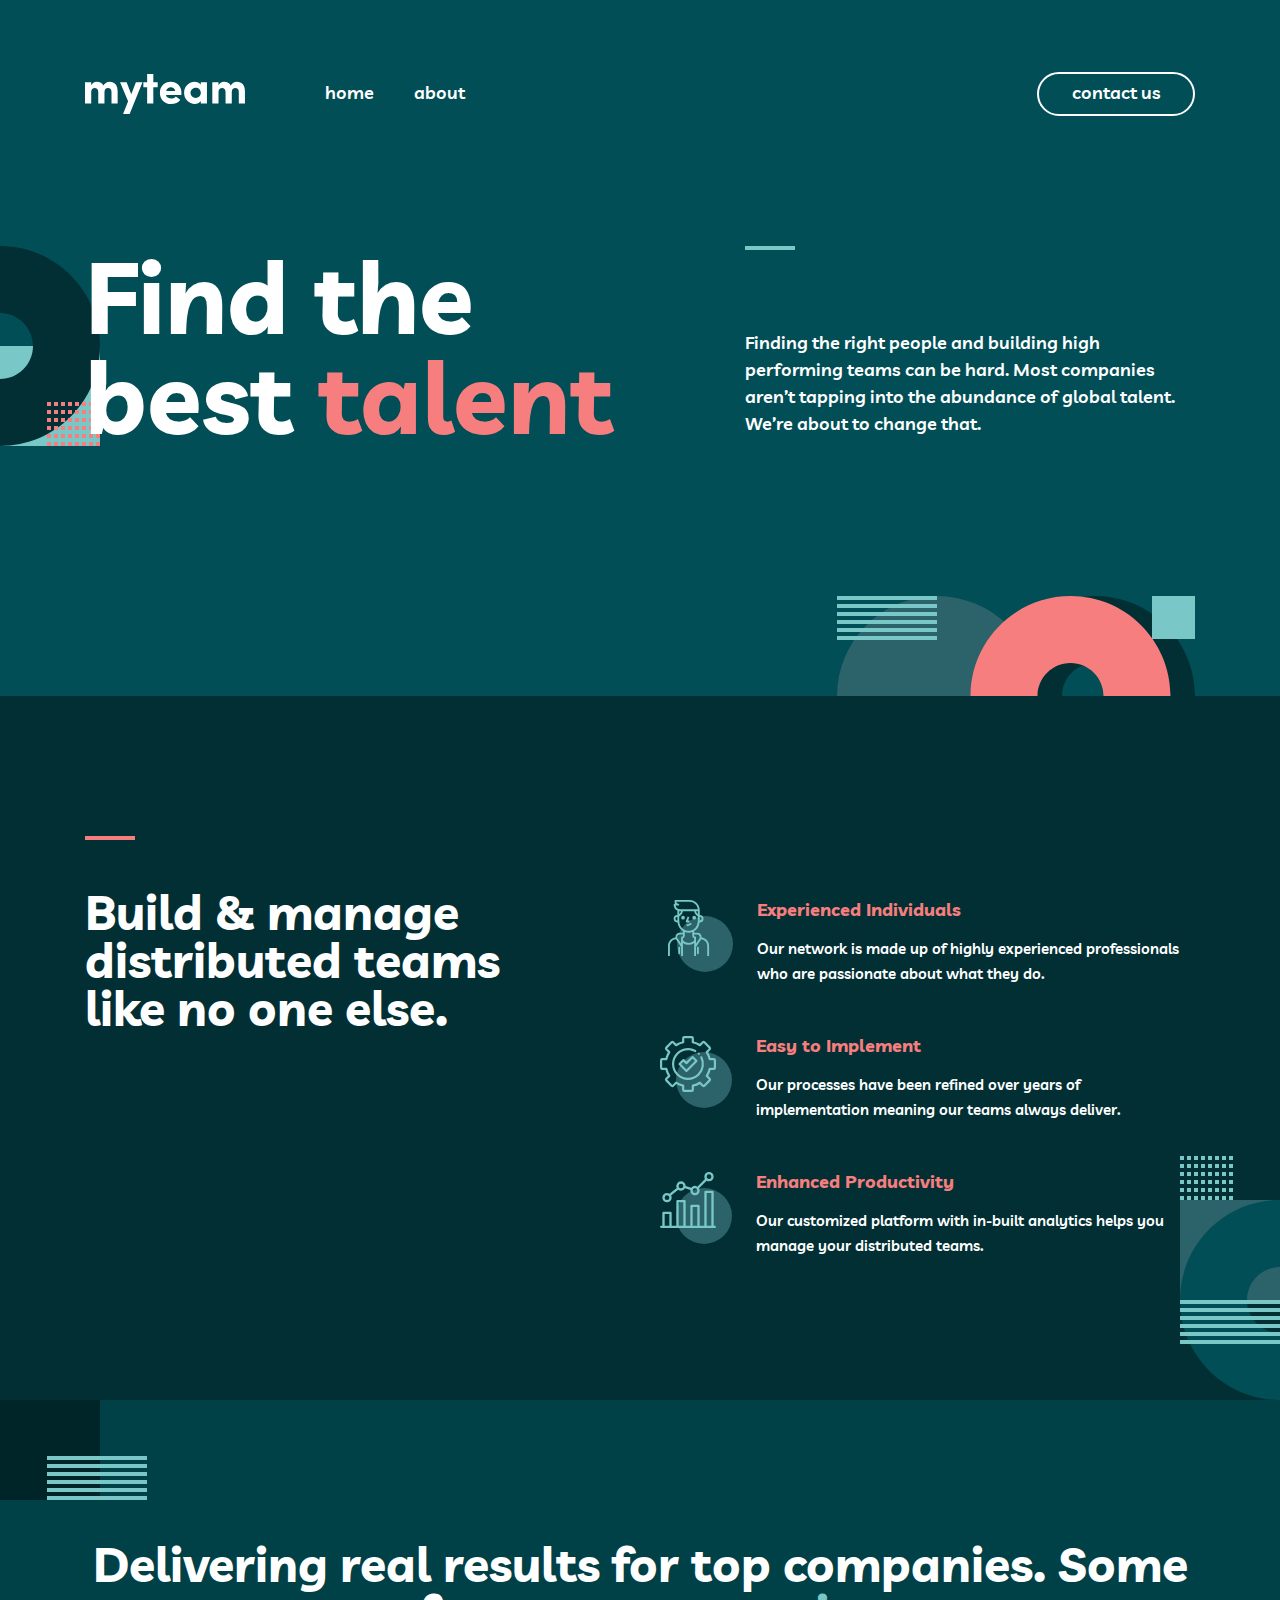
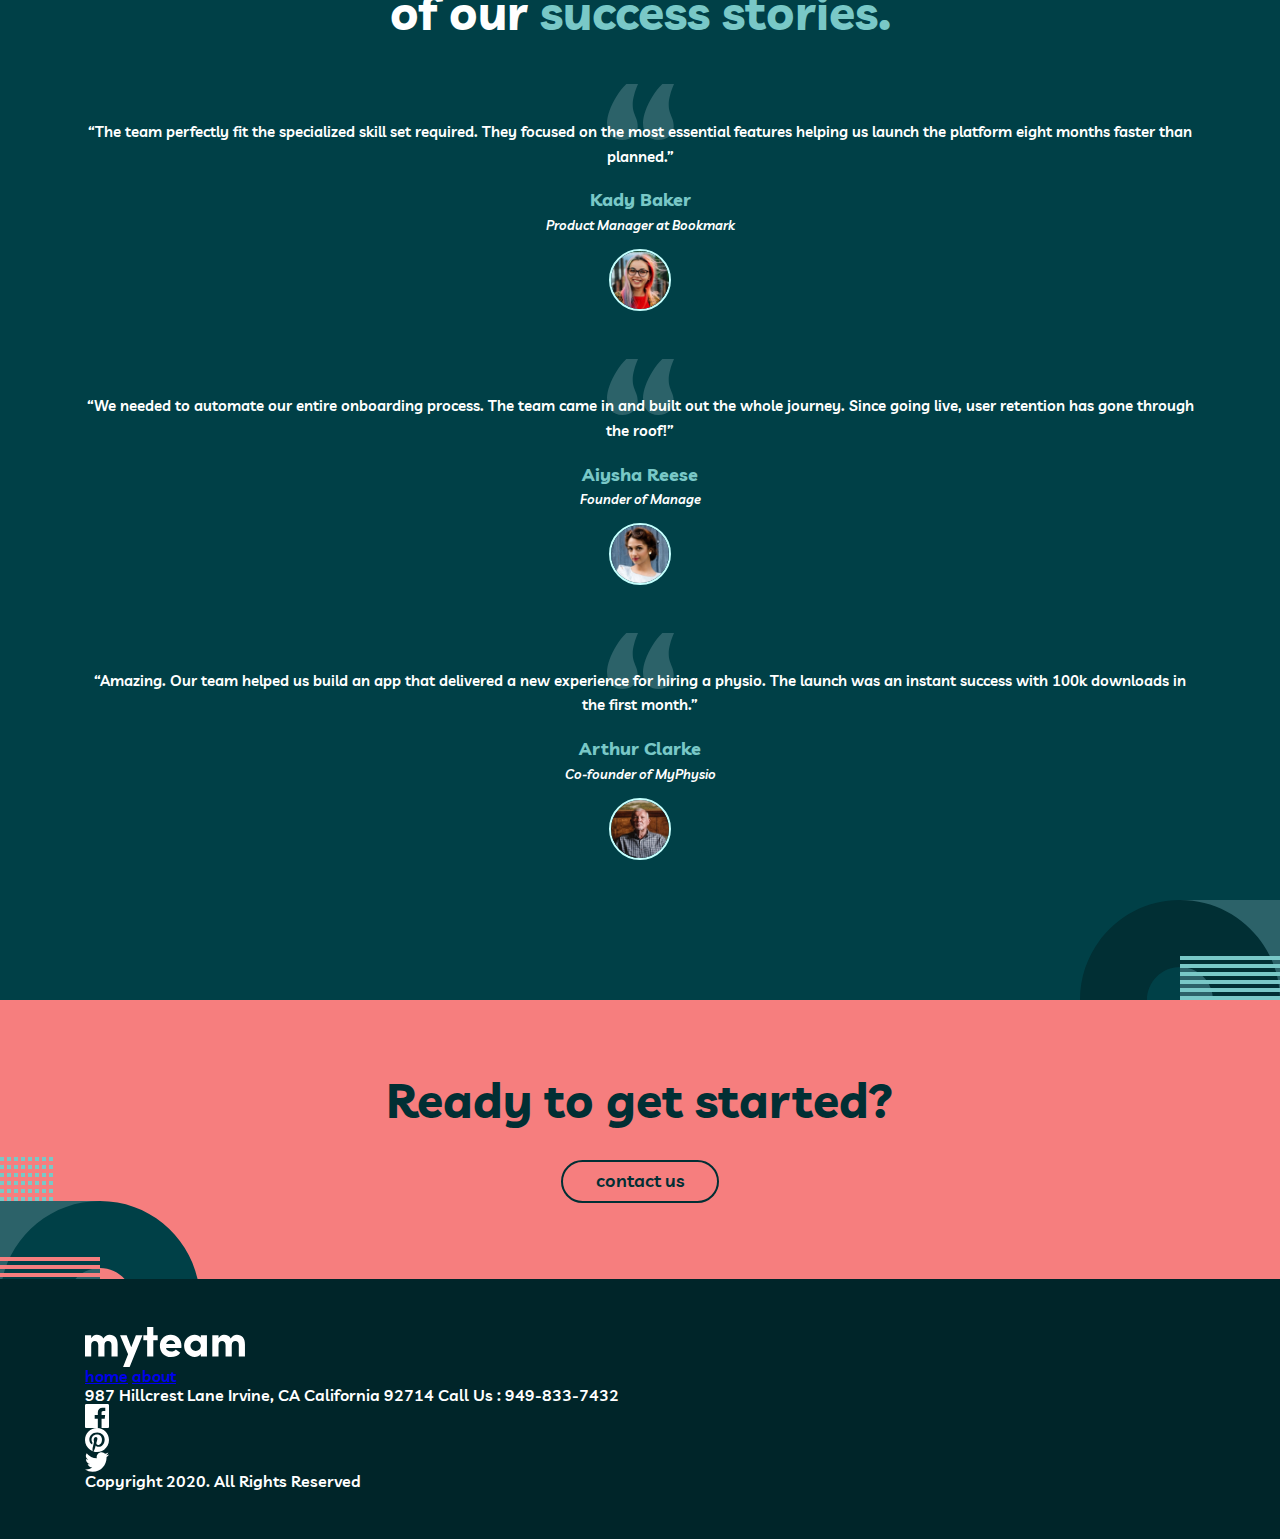
==== index.html @ 974176a2 "fixed colours and spacing for testimonials & CTA" ====
<!DOCTYPE html>
<html lang="en">
  <head>
    <meta charset="UTF-8" />
    <meta name="viewport" content="width=device-width, initial-scale=1.0" />
    <link
      href="https://fonts.googleapis.com/css?family=Livvic:400,600,700&display=swap"
      rel="stylesheet"
    />
    <link rel="stylesheet" href="./css/normalize.css" />
    <link rel="stylesheet" href="./css/styles.css" />

    <link
      rel="icon"
      type="image/png"
      sizes="32x32"
      href="./images/favicon-32x32.png"
    />

    <title>Frontend Mentor | myteam website challenge - Homepage</title>
  </head>
  <body>
    <div class="modal"></div>
    <header class="header">
      <div class="header__container">
        <div class="logo">
          <img src="./images/logo.svg" alt="myteam logo" />
        </div>
        <button class="nav-toggle" aria-label="toggle navigation">
          <svg
            class="nav__hamburger"
            xmlns="http://www.w3.org/2000/svg"
            width="20"
            height="17"
          >
            <g fill="#FFF" fill-rule="evenodd">
              <path d="M0 0h20v3H0zM0 7h20v3H0zM0 14h20v3H0z" />
            </g>
          </svg>
          <svg
            class="nav__close-btn"
            xmlns="http://www.w3.org/2000/svg"
            width="18"
            height="17"
          >
            <path
              fill="#FFF"
              fill-rule="evenodd"
              d="M15.01.368l2.122 2.122-6.01 6.01 6.01 6.01-2.122 2.122L9 10.622l-6.01 6.01L.868 14.51 6.88 8.5.87 2.49 2.988.368 9 6.38 15.01.37z"
            />
          </svg>
        </button>
        <nav class="nav">
          <div class="nav__container">
            <ul class="nav__list">
              <li class="nav__item">
                <a href="./index.html" class="nav__link">home</a>
              </li>
              <li class="nav__item">
                <a href="./about.html" class="nav__link">about</a>
              </li>
            </ul>
            <button
              class="primary-btn primary-btn--light primary-btn--mobile-nav"
            >
              contact us
            </button>
          </div>
        </nav>
      </div>
    </header>

    <!-------------------------------------------->

    <section class="intro">
      <div class="intro__container">
        <h1 class="section__title section__title--intro">
          Find the best
          <span class="section__title--intro--highlight">talent</span>
        </h1>

        <div class="intro__decoration">
          <hr class="section__decoration-hr section__decoration-hr--intro" />
          <p class="section__body-text section__body-text--intro">
            Finding the right people and building high performing teams can be
            hard. Most companies aren’t tapping into the abundance of global
            talent. We’re about to change that.
          </p>
        </div>
      </div>
    </section>

    <!-------------------------------------------->
    <section class="features">
      <div class="features__container">
        <div class="features__title-container">
          <hr class="section__decoration-hr" />
          <h2 class="section__title section__title--features">
            Build & manage distributed teams like no one else.
          </h2>
        </div>

        <div class="features__content">
          <div class="features__content-item">
            <h3 class="subsection__title subsection__title--features">
              Experienced Individuals
            </h3>
            <img
              src="./images/icon-person.svg"
              alt=""
              class="features__content-img"
            />
            <p class="section__body-text section__body-text--features">
              Our network is made up of highly experienced professionals who are
              passionate about what they do.
            </p>
          </div>

          <div class="features__content-item">
            <h3 class="subsection__title subsection__title--features">
              Easy to Implement
            </h3>
            <img
              src="./images/icon-cog.svg"
              alt=""
              class="features__content-img"
            />
            <p class="section__body-text section__body-text--features">
              Our processes have been refined over years of implementation
              meaning our teams always deliver.
            </p>
          </div>

          <div class="features__content-item">
            <h3 class="subsection__title subsection__title--features">
              Enhanced Productivity
            </h3>
            <img
              src="./images/icon-chart.svg"
              alt=""
              class="features__content-img"
            />
            <p class="section__body-text section__body-text--features">
              Our customized platform with in-built analytics helps you manage
              your distributed teams.
            </p>
          </div>
        </div>
      </div>
    </section>

    <!-------------------------------------------->
    <section class="testimonials">
      <div class="testimonials__container">
        <h2 class="section__title">
          Delivering real results for top companies. Some of our
          <span class="section__title--testimonials--highlight">
            success stories.
          </span>
        </h2>

        <div class="testimonials__content">
          <div class="testimonials__content-item">
            <p class="section__body-text section__body-text--testimonials">
              “The team perfectly fit the specialized skill set required. They
              focused on the most essential features helping us launch the
              platform eight months faster than planned.”
            </p>
            <h3 class="subsection__title subsection__title--testimonials">
              Kady Baker
            </h3>
            <p class="testimonials__subtitle">
              Product Manager at Bookmark
            </p>
            <img
              src="./images/avatar-kady.jpg"
              alt="Picture of Kady Baker"
              class="testimonials__content-avatar"
            />
          </div>

          <div class="testimonials__content-item">
            <p class="section__body-text section__body-text--testimonials">
              “We needed to automate our entire onboarding process. The team
              came in and built out the whole journey. Since going live, user
              retention has gone through the roof!”
            </p>
            <h3 class="subsection__title subsection__title--testimonials">
              Aiysha Reese
            </h3>
            <p class="testimonials__subtitle">
              Founder of Manage
            </p>
            <img
              src="./images/avatar-aiysha.jpg"
              alt="Picture of Aiysha Reese"
              class="testimonials__content-avatar"
            />
          </div>

          <div class="testimonials__content-item">
            <p class="section__body-text section__body-text--testimonials">
              “Amazing. Our team helped us build an app that delivered a new
              experience for hiring a physio. The launch was an instant success
              with 100k downloads in the first month.”
            </p>
            <h3 class="subsection__title subsection__title--testimonials">
              Arthur Clarke
            </h3>
            <p class="testimonials__subtitle">
              Co-founder of MyPhysio
            </p>
            <img
              src="./images/avatar-arthur.jpg"
              alt="Picture of Arthur Clarke"
              class="testimonials__content-avatar"
            />
          </div>
        </div>
      </div>
    </section>

    <!-------------------------------------------->
    <section class="CTA">
      <div class="CTA__container">
        <h2 class="section__title  section__title--CTA">
          Ready to get started?
        </h2>
        <button class="primary-btn primary-btn--dark">
          contact us
        </button>
      </div>
    </section>

    <!-------------------------------------------->
    <footer class="footer">
      <div class="footer__container">
        <div class="logo">
          <img src="./images/logo.svg" alt="myteam logo" />
        </div>
        <div class="footer__nav">
          <a href="./index.html" class="nav-link">home</a>
          <a href="./about.html" class="nav-link">about</a>
        </div>

        <div class="footer__address">
          987 Hillcrest Lane Irvine, CA California 92714 Call Us : 949-833-7432
        </div>
        <div class="footer__social-media">
          <a href="www.facebook.com" class="footer__social-media-link">
            <img src="./images/icon-facebook.svg" />
          </a>

          <a href="www.pinterest.com" class="footer__social-media-link">
            <img src="./images/icon-pinterest.svg" />
          </a>

          <a href="www.twitter.com" class="footer__social-media-link">
            <img src="./images/icon-twitter.svg" />
          </a>
        </div>
        <div class="footer__copyright">
          Copyright 2020. All Rights Reserved
        </div>
      </div>
    </footer>

    <script src="js/index.js"></script>
  </body>
</html>
---- css/styles.css ----
*,
*::before,
*::after {
  box-sizing: border-box;
}

/* varibles */

:root {
  --fs-h1: 2.5rem;
  --fs-h2: 2rem;
  --fs-h3: 1.125rem;
  --fs-body1: 1.125rem;
  --fs-body2: 0.9375rem;

  --fw-bold: 700;
  --fw-semi-bold: 600;

  /* primary-colours */
  --clr-midnight-green: #014e56;
  --clr-light-coral: #f67e7e;
  --clr-white: #ffffff;

  /* secondary-colours */

  --clr-rapture-blue: #79c8c7;
  --clr-police-blue: #2c6269;
  --clr-deep-jungle-green: #004047;
  --clr-sacremento-state-green: #012f34;
  --clr-dark-green: #002529;
}

@media (min-width: 550px) {
  :root {
    --fs-h1: 4rem;
  }
}

@media (min-width: 1200px) {
  :root {
    --fs-h1: 6.25rem;
    --fs-h2: 3rem;
  }
}

/* general styles */

body {
  font-family: "Livvic", sans-serif;
  color: var(--clr-white);
  background-color: var(--clr-midnight-green);
  font-weight: var(--fw-semi-bold);
}

img {
  display: block;
  max-width: 100%;
}

p {
  margin: 0;
}

.nav-open {
  overflow: hidden;
}

/* buttons */

.primary-btn {
  background-color: transparent;
  border-radius: 2em;
  padding: 0.5em 1.8em 0.55em;
  font-size: 1.125rem;
  font-weight: var(--fw-semi-bold);
  cursor: pointer;
}

.primary-btn--light {
  color: var(--clr-white);
  border: 2px solid var(--clr-white);
}

.primary-btn--light:hover,
.primary-btn--light:focus {
  color: var(--clr-dark-green);
  background-color: var(--clr-white);
}

.primary-btn--dark {
  color: var(--clr-sacremento-state-green);
  border: 2px solid var(--clr-sacremento-state-green);
}

.primary-btn--mobile-nav {
  margin-top: 2.25em;
}

/* typography */
h1,
h2,
h3 {
  margin: 0;
}

h1 {
  font-size: var(--fs-h1);
  font-weight: var(--fw-bold);
  line-height: 1;
}
h2 {
  font-size: var(--fs-h2);
  line-height: 1;
}
h3 {
  font-size: var(--fs-h3);
}

.section__body-text {
  font-size: var(--fs-body2);
  line-height: 1.66;
}

.section__decoration-hr {
  background-color: var(--clr-light-coral);
  margin: 0;
  height: 4px;
  width: 3.125em;
  border: 0;
}

/* containers */

.header__container,
.intro__container,
.features__container,
.testimonials__container,
.CTA__container,
.footer__container {
  max-width: 1110px;
  padding-left: 1.5em;
  padding-right: 1.5em;
}

.header__container {
  margin-top: 3em;
}

.intro__container {
  padding-top: 5em;
  padding-bottom: 11.25em;
}

.features__container {
  padding-top: 4em;
  padding-bottom: 4em;
  display: flex;
  flex-direction: column;
}

.testimonials__container {
  padding-top: 8.75em;
  padding-bottom: 10.25em;
}

.CTA__container {
  padding-top: 5.1875em;
  padding-bottom: 5.1875em;
}

.footer__container {
  padding-top: 4em;
  padding-bottom: 4em;
}

@media (min-width: 550px) {
  .header__container,
  .intro__container,
  .features__container,
  .testimonials__container,
  .CTA__container,
  .footer__container {
    padding-left: 2.5em;
    padding-right: 2.5em;
  }

  .header__container {
    margin-top: 4em;
  }

  .intro__container {
    padding-top: 7em;
    padding-bottom: 16em;
  }

  .features__container {
    padding-top: 6.25em;
    padding-bottom: 6.25em;
  }

  .testimonials__container {
    padding-top: 6.25em;
    padding-bottom: 6.25em;
  }

  .CTA__container {
    padding-top: 4.75em;
    padding-bottom: 4.75em;
  }

  .footer__container {
    padding-top: 3.5em;
    padding-bottom: 3.5em;
  }
}

@media (min-width: 800px) {
  .header__container {
    margin-top: 4.5em;
  }

  .intro__container {
    padding-top: 8.125em;
  }

  .testimonials__container {
    padding-top: 8.75em;
    padding-bottom: 8.75em;
  }

  .footer__container {
    padding-top: 3em;
    padding-bottom: 3em;
  }
}

@media (min-width: 1200px) {
  .header__container,
  .intro__container,
  .features__container,
  .testimonials__container,
  .CTA__container,
  .footer__container {
    margin-left: auto;
    margin-right: auto;
    padding-left: 0;
    padding-right: 0;
  }

  .intro__container {
    padding-top: 8.15em;
    padding-bottom: 15.65em;
  }

  .features__container {
    flex-direction: row;
    padding-top: 8.75em;
    padding-bottom: 8.75em;
  }
}

/* header */
.header__container {
  display: flex;
  justify-content: space-between;
  align-items: center;
}

.logo {
  max-width: 8em;
}

.nav-toggle {
  z-index: 1000;
  position: absolute;
  right: 1.5em;
  top: 3em;
  cursor: pointer;
  padding: 0.5em 0;
  border: 0;
  background: transparent;
}

.nav {
  position: fixed;
  background-color: var(--clr-police-blue);
  background-image: url("../images/bg-pattern-about-1-mobile-nav-1.svg");
  background-repeat: no-repeat;
  background-position: bottom right 1.25em;
  top: 0;
  bottom: 0;
  left: 0;
  right: 0;
  z-index: 100;
  transform: translateX(100%);

  transition: transform 250ms cubic-bezier(0.5, 0, 0.5, 1);
}

.nav__container {
  margin-top: 7em;
  margin-left: 3em;
}

.nav__list {
  list-style: none;
  margin: 0;
  padding: 0;
}

.nav__item {
  margin-top: 1.5em;
}

.nav__link {
  color: inherit;
  font-size: var(--fs-h3);
  font-weight: var(--fw-semi-bold);
  text-decoration: none;
}

.nav__link:hover,
.nav__link:focus {
  color: var(--clr-light-coral);
}

.nav__close-btn {
  display: none;
}

.nav-open .nav__hamburger {
  display: none;
}

.nav-open .nav__close-btn {
  display: block;
}

.nav-open .nav {
  transform: translateX(7.5em);
}

.nav-open .nav-toggle {
  position: fixed;
}

.nav-open .modal {
  position: fixed;
  top: 0;
  bottom: 0;
  left: 0;
  right: 0;
  background-color: rgba(0, 0, 0, 0.55);
  z-index: 100;
}

@media (min-width: 550px) {
  .nav-toggle {
    display: none;
  }

  .nav {
    position: static;
    background: none;
    z-index: 100;
    transform: none;
    width: 100%;
  }

  .nav__container,
  .nav__list,
  .primary-btn--mobile-nav,
  .nav__item {
    margin: 0;
  }

  .nav__container {
    display: flex;
    justify-content: space-between;
    align-items: center;
  }

  .nav__list {
    display: flex;
    margin-left: 3em;
  }

  .nav__item:last-child {
    margin-left: 2.5em;
  }
}

@media (min-width: 800px) {
  .logo {
    max-width: 10em;
    flex-shrink: 0;
  }

  .nav__list {
    margin-left: 5em;
  }
}

/* intro */

.intro {
  text-align: center;
}

.intro__container {
  background-image: url("../images/bg-pattern-home-2.svg");
  background-repeat: no-repeat;
  background-position: bottom;
}

.intro__decoration {
  display: flex;
  flex-direction: column;
  justify-content: space-between;
  align-self: stretch;
}

.section__decoration-hr--intro {
  display: none;
}

.section__title--intro {
  max-width: 245px;
  margin: 0 auto;
}

.section__title--intro--highlight {
  color: var(--clr-light-coral);
}

.section__body-text--intro {
  line-height: 1.85;
  margin-top: 1.125em;
  margin-bottom: 1.125em;
}

@media (min-width: 550px) {
  .section__title--intro {
    max-width: 375px;
  }

  .section__body-text--intro {
    max-width: 460px;
    margin: 1.125em auto;
  }
}

@media (min-width: 1200px) {
  .intro {
    background-image: url("../images/bg-pattern-home-1.svg");
    background-repeat: no-repeat;
    background-position: top 8.15em left -100px;
    text-align: left;
  }

  .intro__container {
    background-position: bottom right;
    display: flex;
    justify-content: space-between;
    align-items: flex-end;
  }

  .section__title--intro {
    max-width: 600px;
    margin: 0;
  }

  .section__body-text--intro {
    max-width: 450px;
    margin: 0;
    font-size: var(--fs-body1);
    line-height: 1.5;
    margin-bottom: 0.5em;
  }

  .section__decoration-hr--intro {
    display: block;
    background-color: var(--clr-rapture-blue);
  }
}

/* features */

.features {
  background-color: var(--clr-sacremento-state-green);
  background-image: url("../images/bg-pattern-home-3.svg");
  background-repeat: no-repeat;
  background-position: top right -100px;
}

.features__content {
  margin-top: 3.5em;
}

.features__content-item {
  display: grid;
  text-align: center;
  grid-template-areas:
    "feature-img"
    "feature-title"
    "feature-text";
  margin-bottom: 3em;
}

.features__content-item:last-child {
  margin-bottom: 0;
}

.section__title--features {
  margin: 1em 3em 0 0;
}

.subsection__title--features {
  color: var(--clr-light-coral);
  grid-area: feature-title;
}

.features__content-img {
  grid-area: feature-img;
  margin: 0 auto 1em;
}

.section__body-text--features {
  grid-area: feature-text;
  margin-top: 0.535em;
}

@media (min-width: 550px) {
  .features__title-container {
    max-width: 575px;
    margin: 0 auto;
  }

  .section__title--features {
    margin: 1em 3em 0 0;
  }

  .features__content {
    margin: 4em auto 0;
    max-width: 575px;
  }

  .features__content-item {
    text-align: left;
    column-gap: 1.5em;
    grid-template-areas:
      "feature-img feature-title"
      "feature-img feature-text";
  }

  .features__content-item:first-child .features__content-img {
    padding-left: 0.5em;
  }

  .section__body-text--features {
    margin-top: 1em;
  }
}

@media (min-width: 1200px) {
  .features {
    background-position: bottom right -100px;
  }

  .features__container {
  }
}

/* testimonials */

.testimonials {
  background-color: var(--clr-deep-jungle-green);
  background-image: url("../images/bg-pattern-home-4-about-3.svg"),
    url("../images/bg-pattern-home-5.svg");
  background-repeat: no-repeat, no-repeat;
  background-position: top left, bottom right;
  text-align: center;
}

.section__title--testimonials--highlight,
.subsection__title--testimonials {
  color: var(--clr-rapture-blue);
}

.subsection__title--testimonials {
  margin-top: 1.15em;
}

.testimonials__content-item {
  background-image: url("../images/icon-quotes.svg");
  background-repeat: no-repeat;
  background-position: top center;
  margin-top: 3em;
}

.section__body-text--testimonials {
  padding-top: 2.35em;
}

.testimonials__subtitle {
  font-size: 0.8125rem;
  font-style: italic;
  margin-top: 0.55em;
}

.testimonials__content-avatar {
  width: 3.875em;
  margin: 1em auto 0;
  border-radius: 50%;
  border: 2px solid #c4fffe;
}

/* CTA */

.CTA {
  background-color: var(--clr-light-coral);
  color: var(--clr-sacremento-state-green);
  background-image: url("../images/bg-pattern-home-6-about-5.svg");
  background-repeat: no-repeat;
  background-position: bottom -22px left;
  text-align: center;
}

.section__title--CTA {
  margin-bottom: 0.75em;
}

/*footer*/

.footer {
  background-color: var(--clr-dark-green);
}
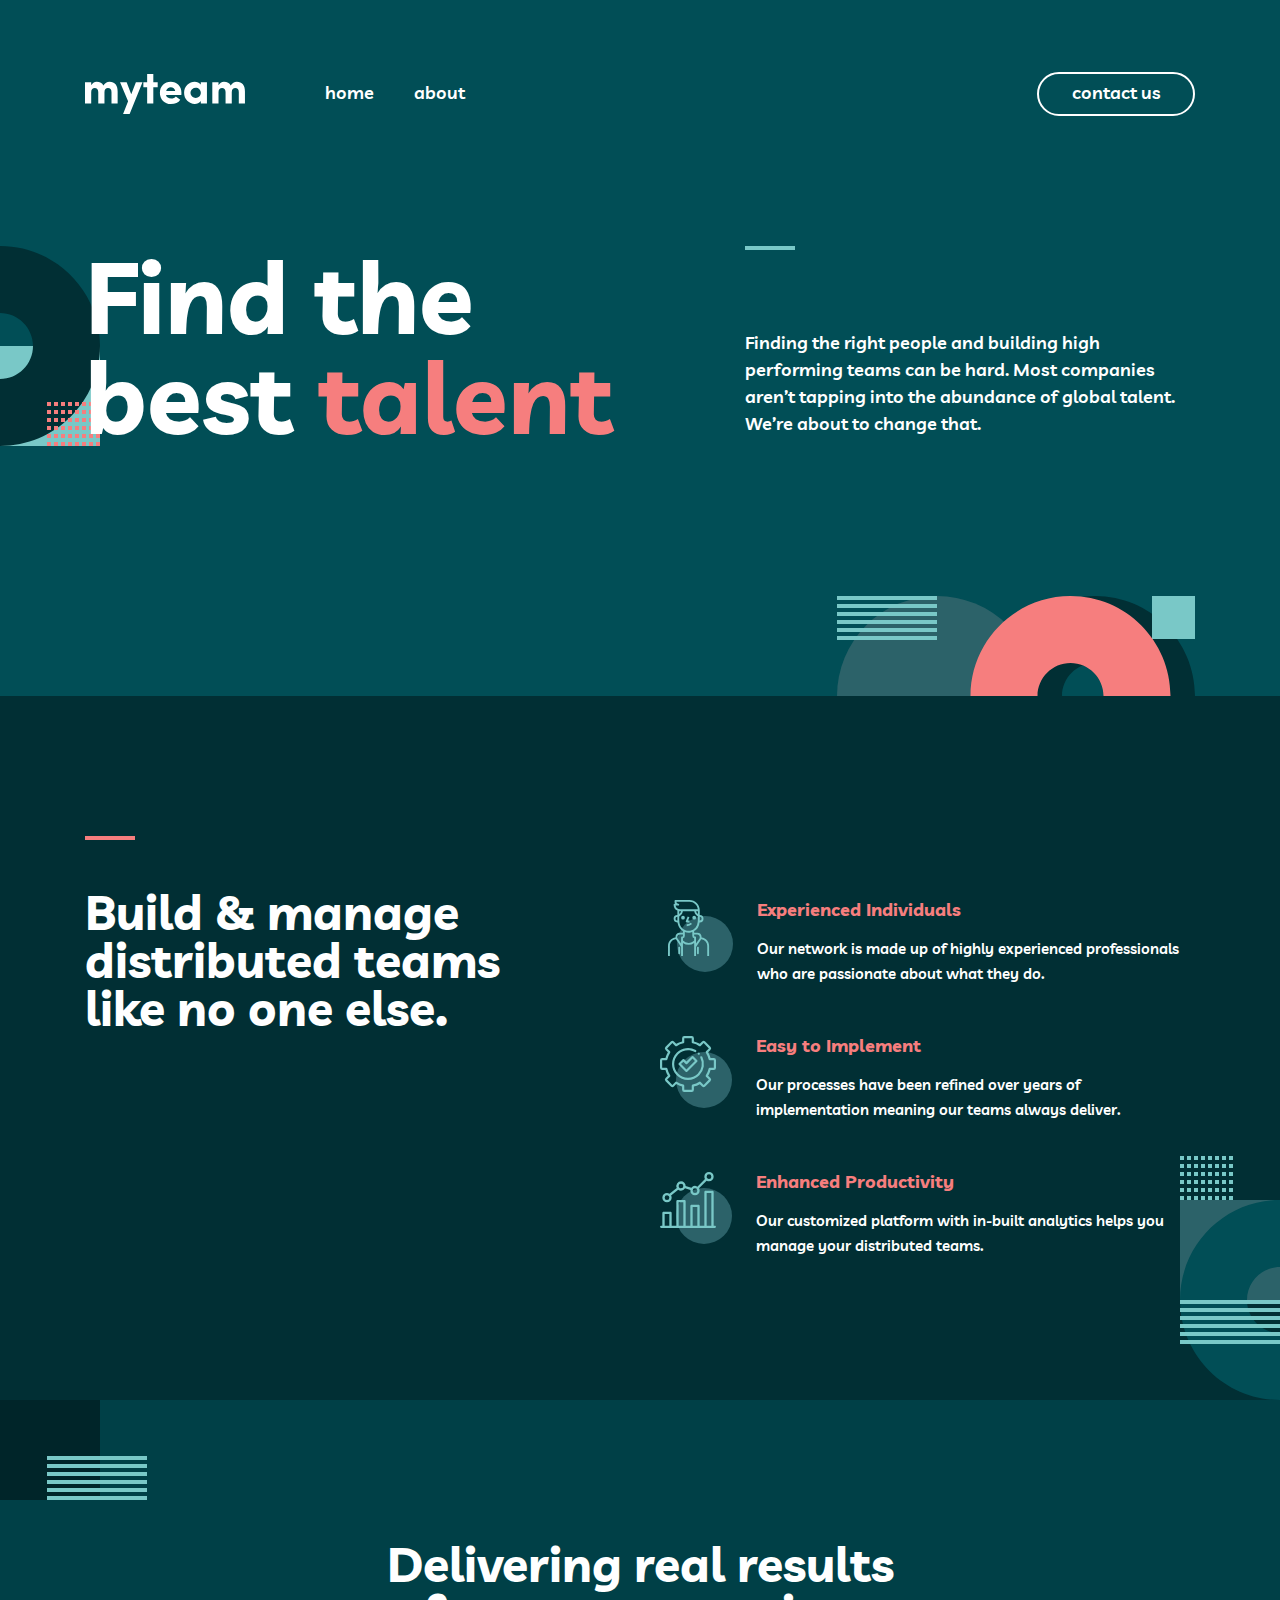
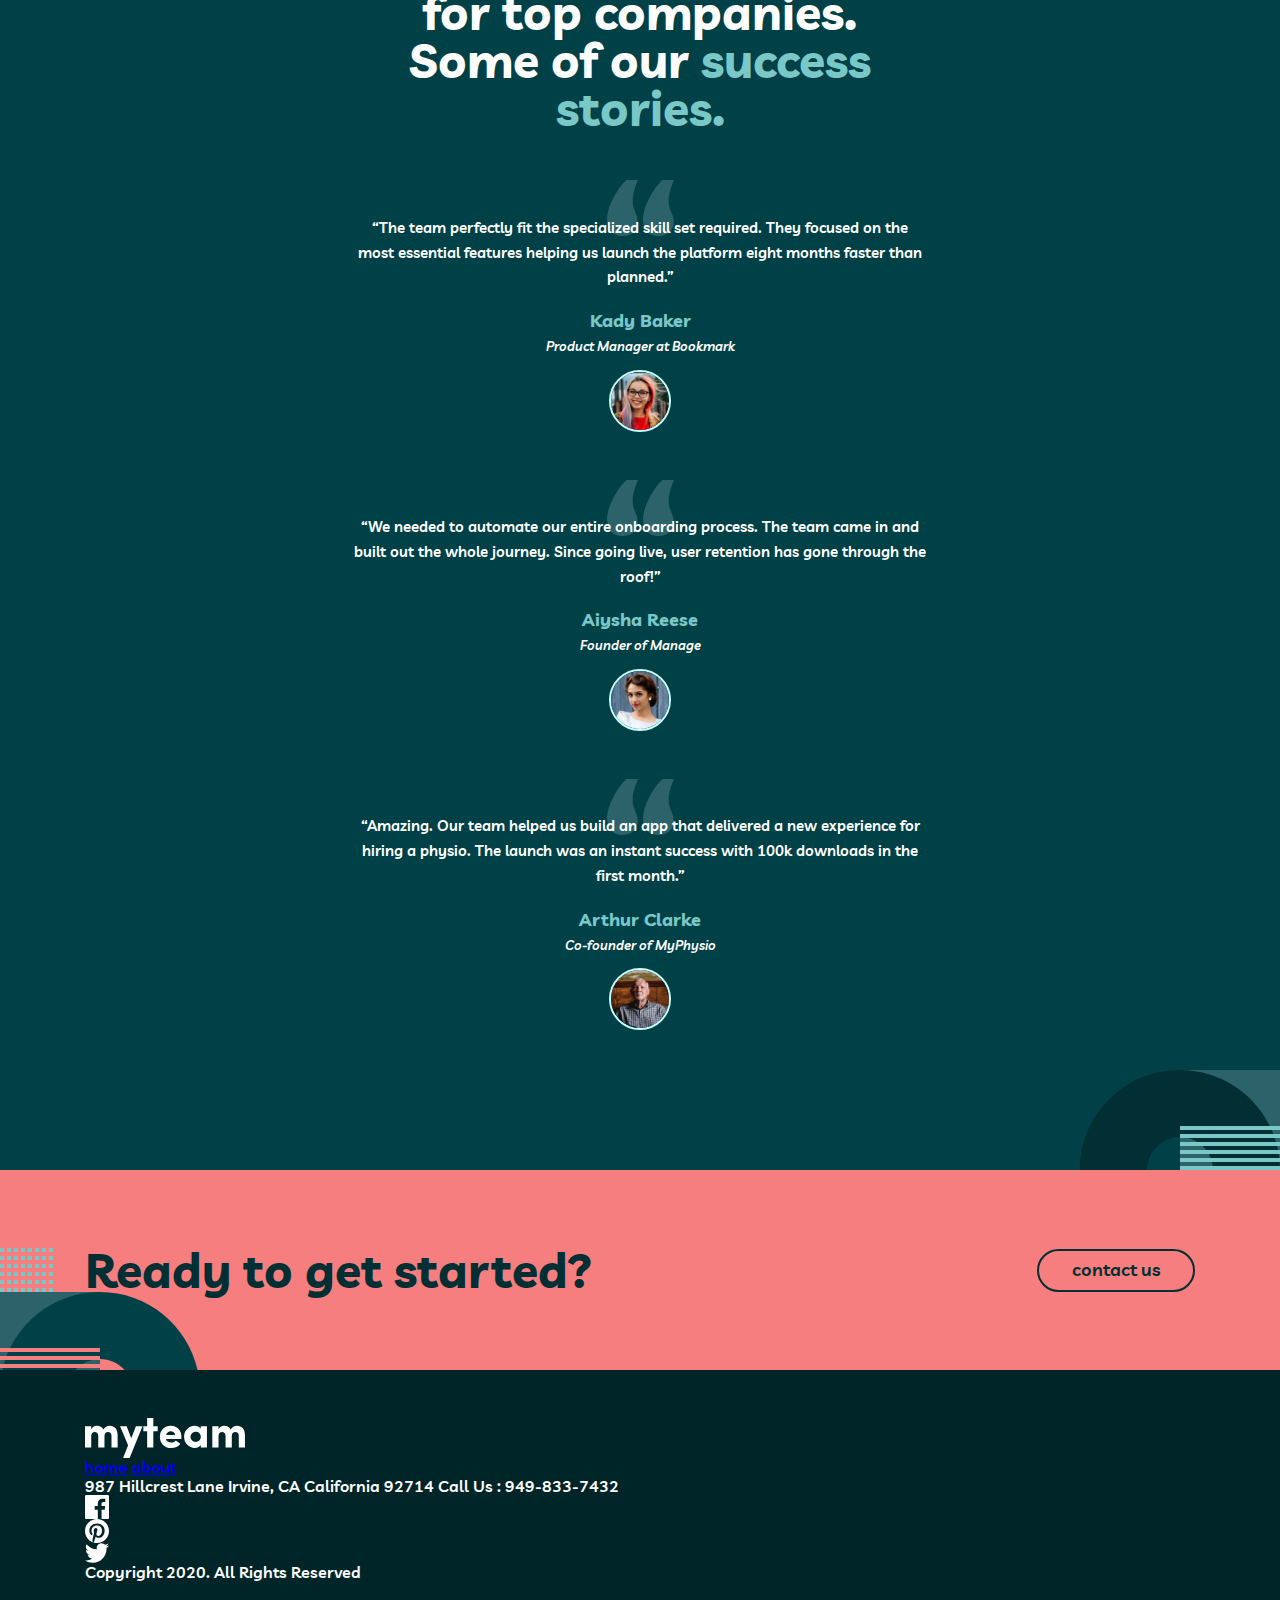
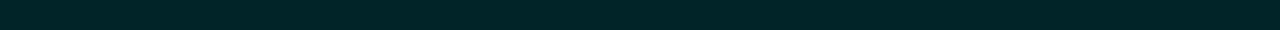
==== commit c2017c2a: "styled testimonials & CTA for tablet screens" ====
--- a/index.html
+++ b/index.html
@@ -152,7 +152,7 @@
     <!-------------------------------------------->
     <section class="testimonials">
       <div class="testimonials__container">
-        <h2 class="section__title">
+        <h2 class="section__title section__title--testimonials">
           Delivering real results for top companies. Some of our
           <span class="section__title--testimonials--highlight">
             success stories.
--- a/css/styles.css
+++ b/css/styles.css
@@ -178,7 +178,6 @@
   .intro__container,
   .features__container,
   .testimonials__container,
-  .CTA__container,
   .footer__container {
     padding-left: 2.5em;
     padding-right: 2.5em;
@@ -206,6 +205,8 @@
   .CTA__container {
     padding-top: 4.75em;
     padding-bottom: 4.75em;
+    padding-left: 6em;
+    padding-right: 6em;
   }
 
   .footer__container {
@@ -531,8 +532,12 @@
 }
 
 @media (min-width: 550px) {
+  .features__title-container,
+  .features__content {
+    max-width: 575px;
+  }
+
   .features__title-container {
-    max-width: 575px;
     margin: 0 auto;
   }
 
@@ -542,7 +547,6 @@
 
   .features__content {
     margin: 4em auto 0;
-    max-width: 575px;
   }
 
   .features__content-item {
@@ -565,9 +569,6 @@
 @media (min-width: 1200px) {
   .features {
     background-position: bottom right -100px;
-  }
-
-  .features__container {
   }
 }
 
@@ -615,6 +616,14 @@
   border: 2px solid #c4fffe;
 }
 
+@media (min-width: 550px) {
+  .section__title--testimonials,
+  .testimonials__content {
+    max-width: 575px;
+    margin: 0 auto;
+  }
+}
+
 /* CTA */
 
 .CTA {
@@ -626,12 +635,33 @@
   text-align: center;
 }
 
+.CTA__container {
+  display: flex;
+  flex-direction: column;
+  align-items: center;
+}
+
 .section__title--CTA {
   margin-bottom: 0.75em;
 }
 
+@media (min-width: 550px) {
+  .CTA__container {
+    flex-direction: row;
+    justify-content: space-between;
+  }
+
+  .section__title--CTA {
+    margin: 0;
+  }
+}
+
 /*footer*/
 
 .footer {
   background-color: var(--clr-dark-green);
 }
+
+.footer__container {
+  display: grid;
+}
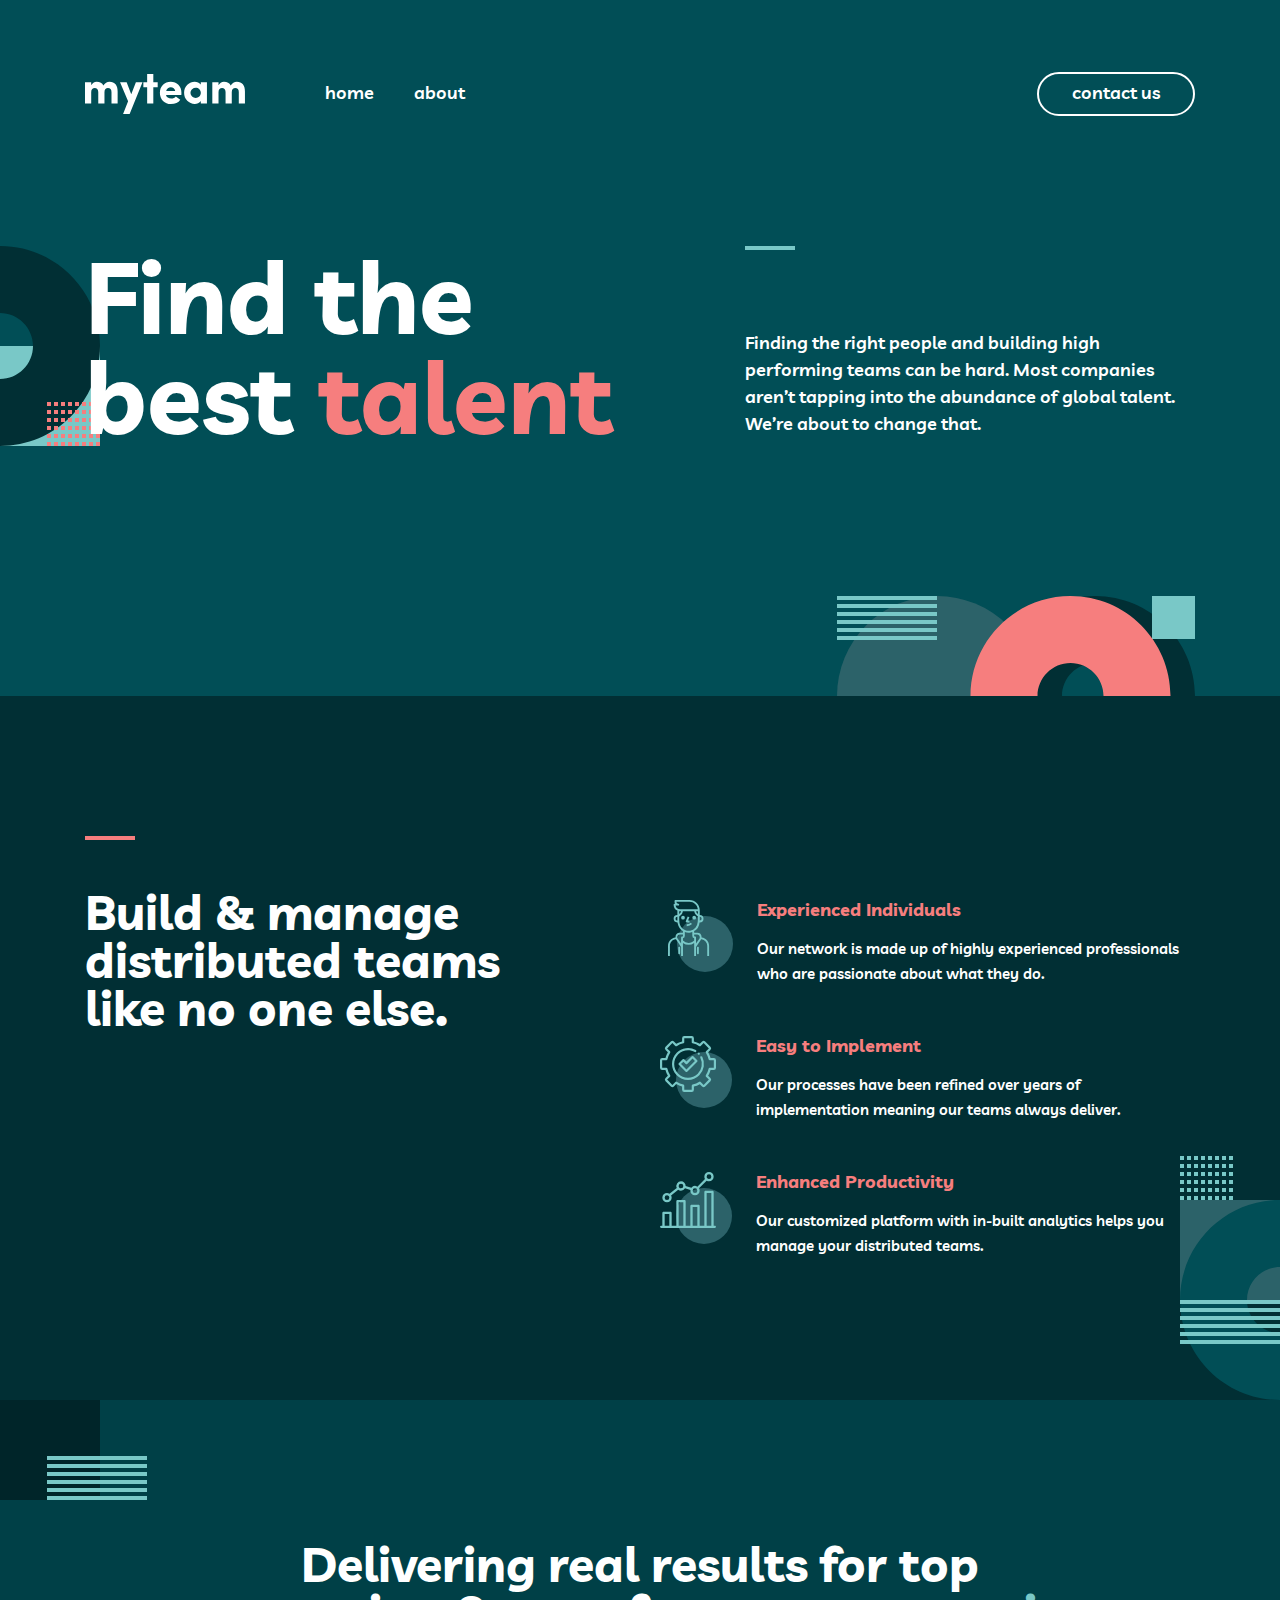
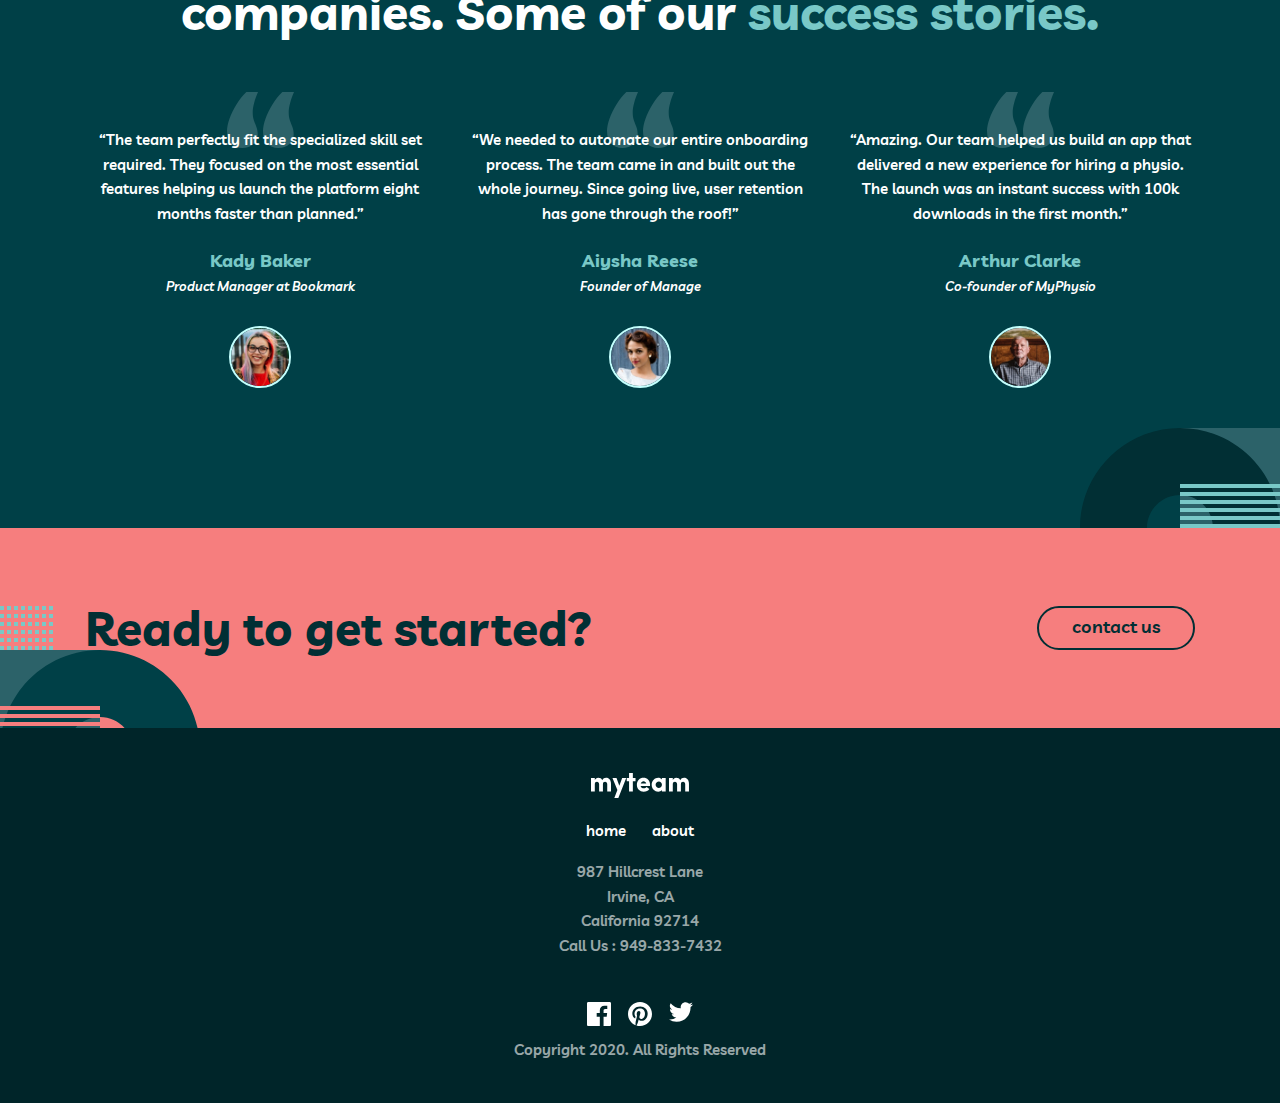
==== commit 35b6a72a: "footer layout" ====
--- a/index.html
+++ b/index.html
@@ -235,16 +235,27 @@
     <!-------------------------------------------->
     <footer class="footer">
       <div class="footer__container">
-        <div class="logo">
+        <div class="logo footer__logo">
           <img src="./images/logo.svg" alt="myteam logo" />
         </div>
         <div class="footer__nav">
-          <a href="./index.html" class="nav-link">home</a>
-          <a href="./about.html" class="nav-link">about</a>
+          <a href="./index.html" class="nav__link nav__link--footer">home</a>
+          <a href="./about.html" class="nav__link nav__link--footer">about</a>
         </div>
 
         <div class="footer__address">
-          987 Hillcrest Lane Irvine, CA California 92714 Call Us : 949-833-7432
+          <p class="footer__address--item">
+            987 Hillcrest Lane
+          </p>
+          <p class="footer__address--item">
+            Irvine, CA
+          </p>
+          <p class="footer__address--item">
+            California 92714
+          </p>
+          <p class="footer__address--item">
+            Call Us : 949-833-7432
+          </p>
         </div>
         <div class="footer__social-media">
           <a href="www.facebook.com" class="footer__social-media-link">
--- a/css/styles.css
+++ b/css/styles.css
@@ -90,6 +90,12 @@
 .primary-btn--dark {
   color: var(--clr-sacremento-state-green);
   border: 2px solid var(--clr-sacremento-state-green);
+}
+
+.primary-btn--dark:hover,
+.primary-btn--dark:focus {
+  color: var(--clr-white);
+  background-color: var(--clr-sacremento-state-green);
 }
 
 .primary-btn--mobile-nav {
@@ -169,8 +175,8 @@
 }
 
 .footer__container {
-  padding-top: 4em;
-  padding-bottom: 4em;
+  padding-top: 4.4em;
+  padding-bottom: 4.4em;
 }
 
 @media (min-width: 550px) {
@@ -270,6 +276,8 @@
 .logo {
   max-width: 8em;
 }
+
+/*navigation */
 
 .nav-toggle {
   z-index: 1000;
@@ -592,6 +600,11 @@
   margin-top: 1.15em;
 }
 
+.testimonials__content {
+  display: flex;
+  flex-direction: column;
+}
+
 .testimonials__content-item {
   background-image: url("../images/icon-quotes.svg");
   background-repeat: no-repeat;
@@ -621,6 +634,35 @@
   .testimonials__content {
     max-width: 575px;
     margin: 0 auto;
+  }
+
+  @media (min-width: 1200px) {
+    .section__title--testimonials {
+      max-width: 950px;
+    }
+
+    .testimonials__content {
+      flex-direction: row;
+      max-width: 1110px;
+    }
+
+    .testimonials__content-item {
+      max-width: 350px;
+      margin-right: 1.875em;
+      margin-top: 3.5em;
+    }
+
+    .testimonials__content-item:last-child {
+      margin-right: 0;
+    }
+
+    .testimonials__content-avatar {
+      margin-top: 2em;
+    }
+
+    .subsection__title--testimonials {
+      margin-top: 1.35em;
+    }
   }
 }
 
@@ -663,5 +705,68 @@
 }
 
 .footer__container {
+  font-size: var(--fs-body2);
   display: grid;
-}
+  text-align: center;
+  grid-template-areas:
+    "footer__logo"
+    "footer__nav"
+    "footer__address"
+    "footer__social-media"
+    "footer__copyright";
+}
+
+.footer__address,
+.footer__copyright {
+  opacity: 0.6;
+}
+
+.footer__logo {
+  grid-area: footer__logo;
+  margin: 0 auto;
+  max-width: 6.5em;
+}
+
+.footer__nav {
+  grid-area: footer__nav;
+  margin: 1.6em 0;
+}
+
+.nav__link--footer {
+  font-size: var(--fs-body2);
+}
+
+.nav__link--footer:last-child {
+  margin-left: 1.5em;
+}
+
+.footer__address {
+  grid-area: footer__address;
+}
+
+.footer__address--item {
+  margin-bottom: 0.5em;
+}
+
+.footer__social-media {
+  grid-area: footer__social-media;
+  display: flex;
+  justify-content: center;
+  margin-top: 2.66em;
+}
+
+.footer__social-media-link {
+  margin-right: 1.15em;
+}
+.footer__social-media-link:last-child {
+  margin-right: 0;
+}
+
+.footer__social-media-link:hover,
+.footer__social-media-link:focus {
+}
+
+.footer__copyright {
+  grid-area: footer__copyright;
+  margin-top: 1em;
+}
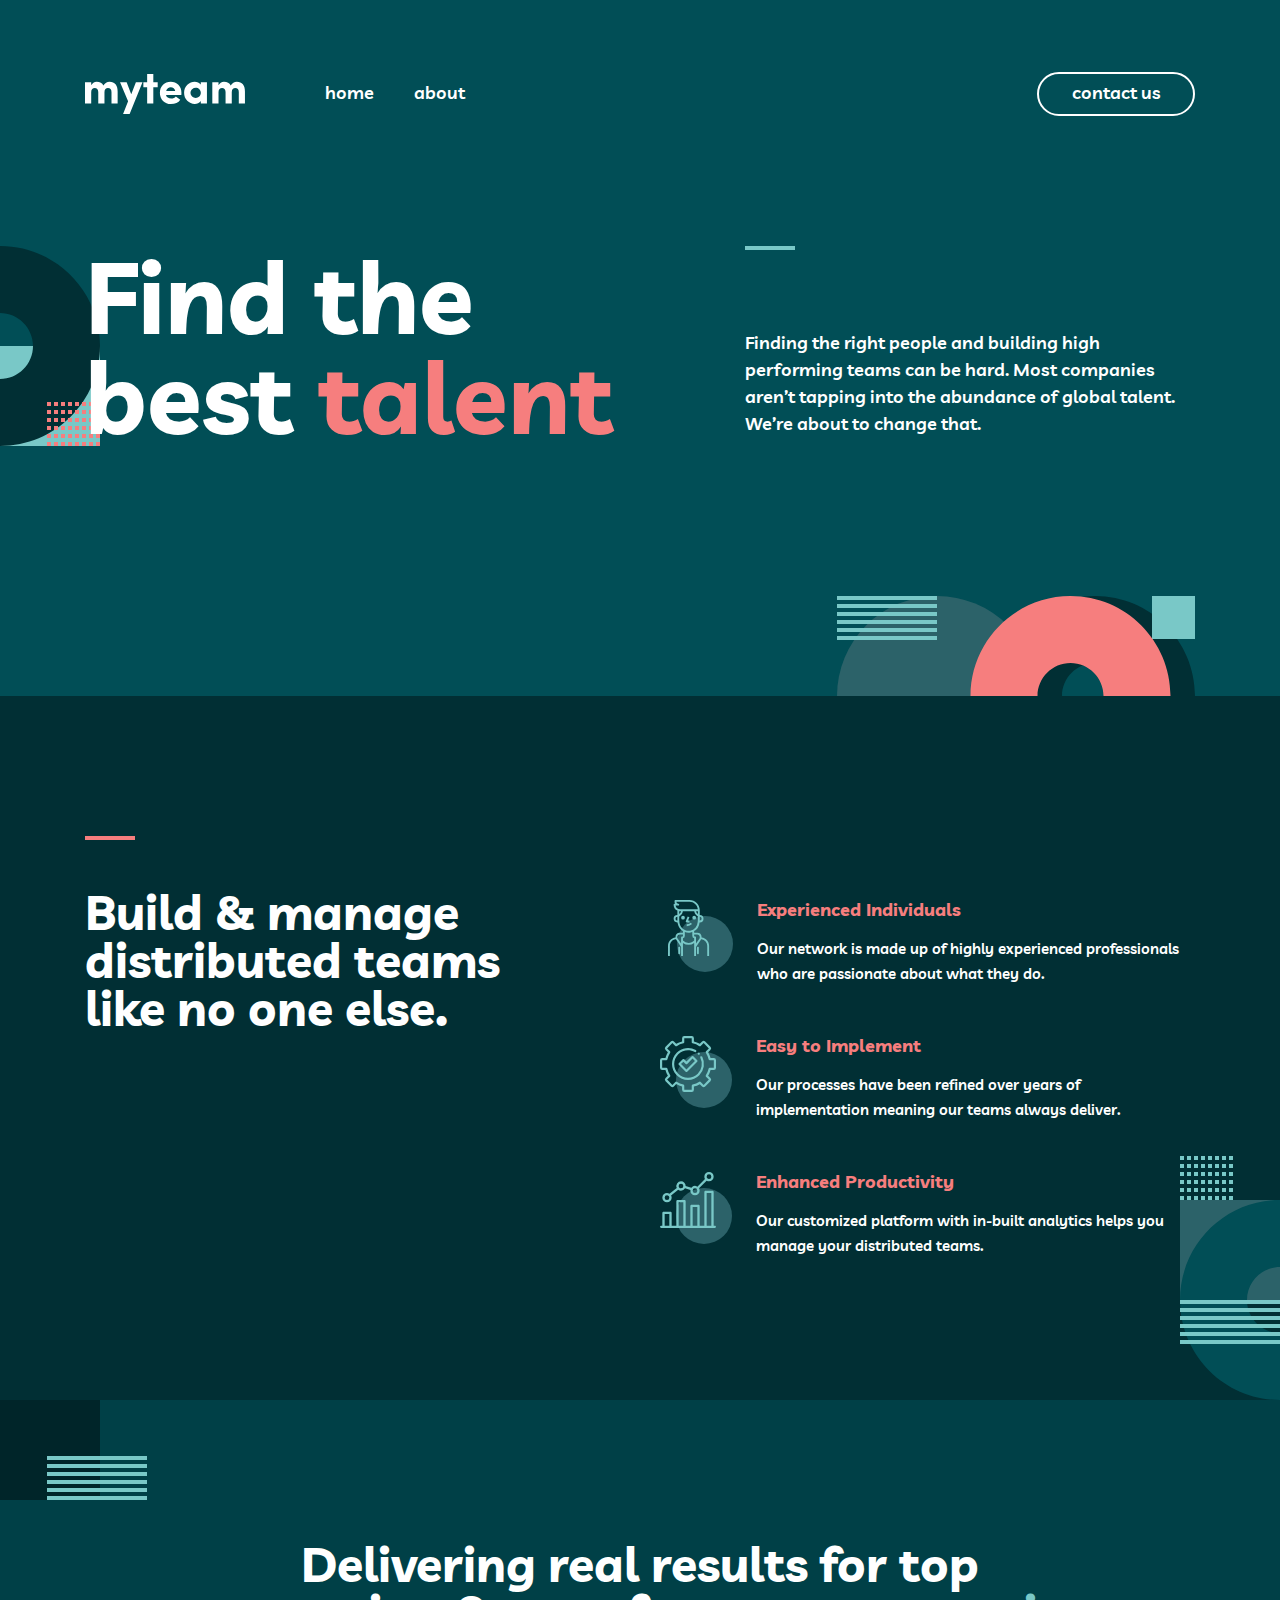
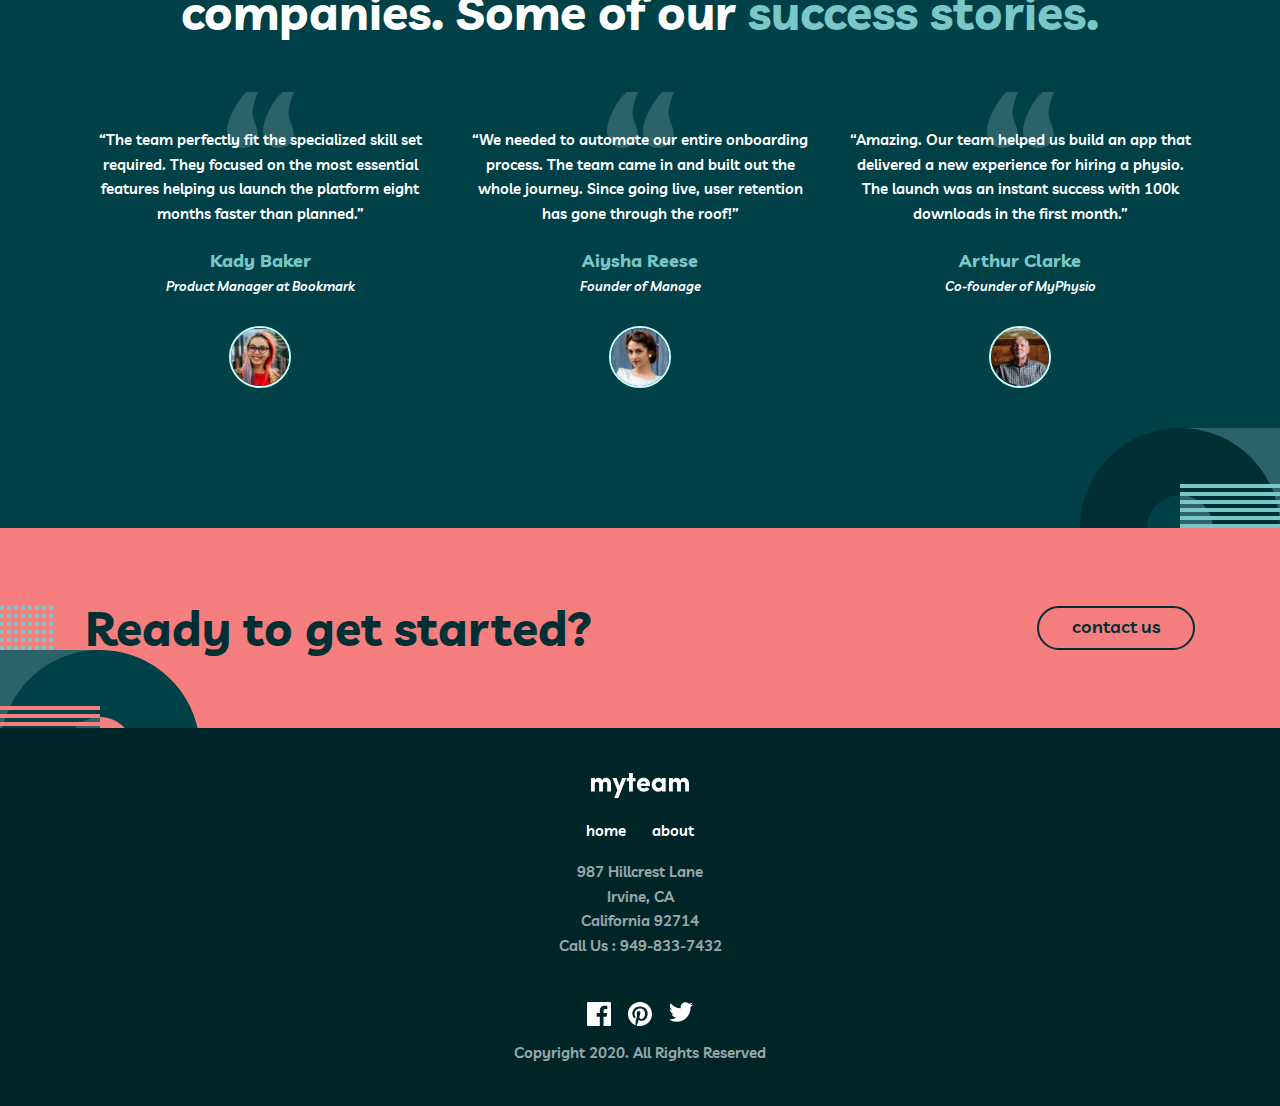
==== commit 45de7919: "footer icons to inline SVG  for css colour change" ====
--- a/index.html
+++ b/index.html
@@ -259,15 +259,27 @@
         </div>
         <div class="footer__social-media">
           <a href="www.facebook.com" class="footer__social-media-link">
-            <img src="./images/icon-facebook.svg" />
+            <svg xmlns="http://www.w3.org/2000/svg" width="24" height="24">
+              <path
+                d="M22.675 0H1.325C.593 0 0 .593 0 1.325v21.351C0 23.407.593 24 1.325 24H12.82v-9.294H9.692v-3.622h3.128V8.413c0-3.1 1.893-4.788 4.659-4.788 1.325 0 2.463.099 2.795.143v3.24l-1.918.001c-1.504 0-1.795.715-1.795 1.763v2.313h3.587l-.467 3.622h-3.12V24h6.116c.73 0 1.323-.593 1.323-1.325V1.325C24 .593 23.407 0 22.675 0z"
+              />
+            </svg>
           </a>
 
           <a href="www.pinterest.com" class="footer__social-media-link">
-            <img src="./images/icon-pinterest.svg" />
+            <svg xmlns="http://www.w3.org/2000/svg" width="24" height="24">
+              <path
+                d="M12 0C5.373 0 0 5.372 0 12c0 5.084 3.163 9.426 7.627 11.174-.105-.949-.2-2.405.042-3.441.218-.937 1.407-5.965 1.407-5.965s-.359-.719-.359-1.782c0-1.668.967-2.914 2.171-2.914 1.023 0 1.518.769 1.518 1.69 0 1.029-.655 2.568-.994 3.995-.283 1.194.599 2.169 1.777 2.169 2.133 0 3.772-2.249 3.772-5.495 0-2.873-2.064-4.882-5.012-4.882-3.414 0-5.418 2.561-5.418 5.207 0 1.031.397 2.138.893 2.738a.36.36 0 01.083.345l-.333 1.36c-.053.22-.174.267-.402.161-1.499-.698-2.436-2.889-2.436-4.649 0-3.785 2.75-7.262 7.929-7.262 4.163 0 7.398 2.967 7.398 6.931 0 4.136-2.607 7.464-6.227 7.464-1.216 0-2.359-.631-2.75-1.378l-.748 2.853c-.271 1.043-1.002 2.35-1.492 3.146C9.57 23.812 10.763 24 12 24c6.627 0 12-5.373 12-12 0-6.628-5.373-12-12-12z"
+              />
+            </svg>
           </a>
 
           <a href="www.twitter.com" class="footer__social-media-link">
-            <img src="./images/icon-twitter.svg" />
+            <svg xmlns="http://www.w3.org/2000/svg" width="24" height="20">
+              <path
+                d="M24 2.557a9.83 9.83 0 01-2.828.775A4.932 4.932 0 0023.337.608a9.864 9.864 0 01-3.127 1.195A4.916 4.916 0 0016.616.248c-3.179 0-5.515 2.966-4.797 6.045A13.978 13.978 0 011.671 1.149a4.93 4.93 0 001.523 6.574 4.903 4.903 0 01-2.229-.616c-.054 2.281 1.581 4.415 3.949 4.89a4.935 4.935 0 01-2.224.084 4.928 4.928 0 004.6 3.419A9.9 9.9 0 010 17.54a13.94 13.94 0 007.548 2.212c9.142 0 14.307-7.721 13.995-14.646A10.025 10.025 0 0024 2.557z"
+              />
+            </svg>
           </a>
         </div>
         <div class="footer__copyright">
--- a/css/styles.css
+++ b/css/styles.css
@@ -757,6 +757,7 @@
 
 .footer__social-media-link {
   margin-right: 1.15em;
+  fill: var(--clr-white);
 }
 .footer__social-media-link:last-child {
   margin-right: 0;
@@ -764,6 +765,7 @@
 
 .footer__social-media-link:hover,
 .footer__social-media-link:focus {
+  fill: var(--clr-light-coral);
 }
 
 .footer__copyright {
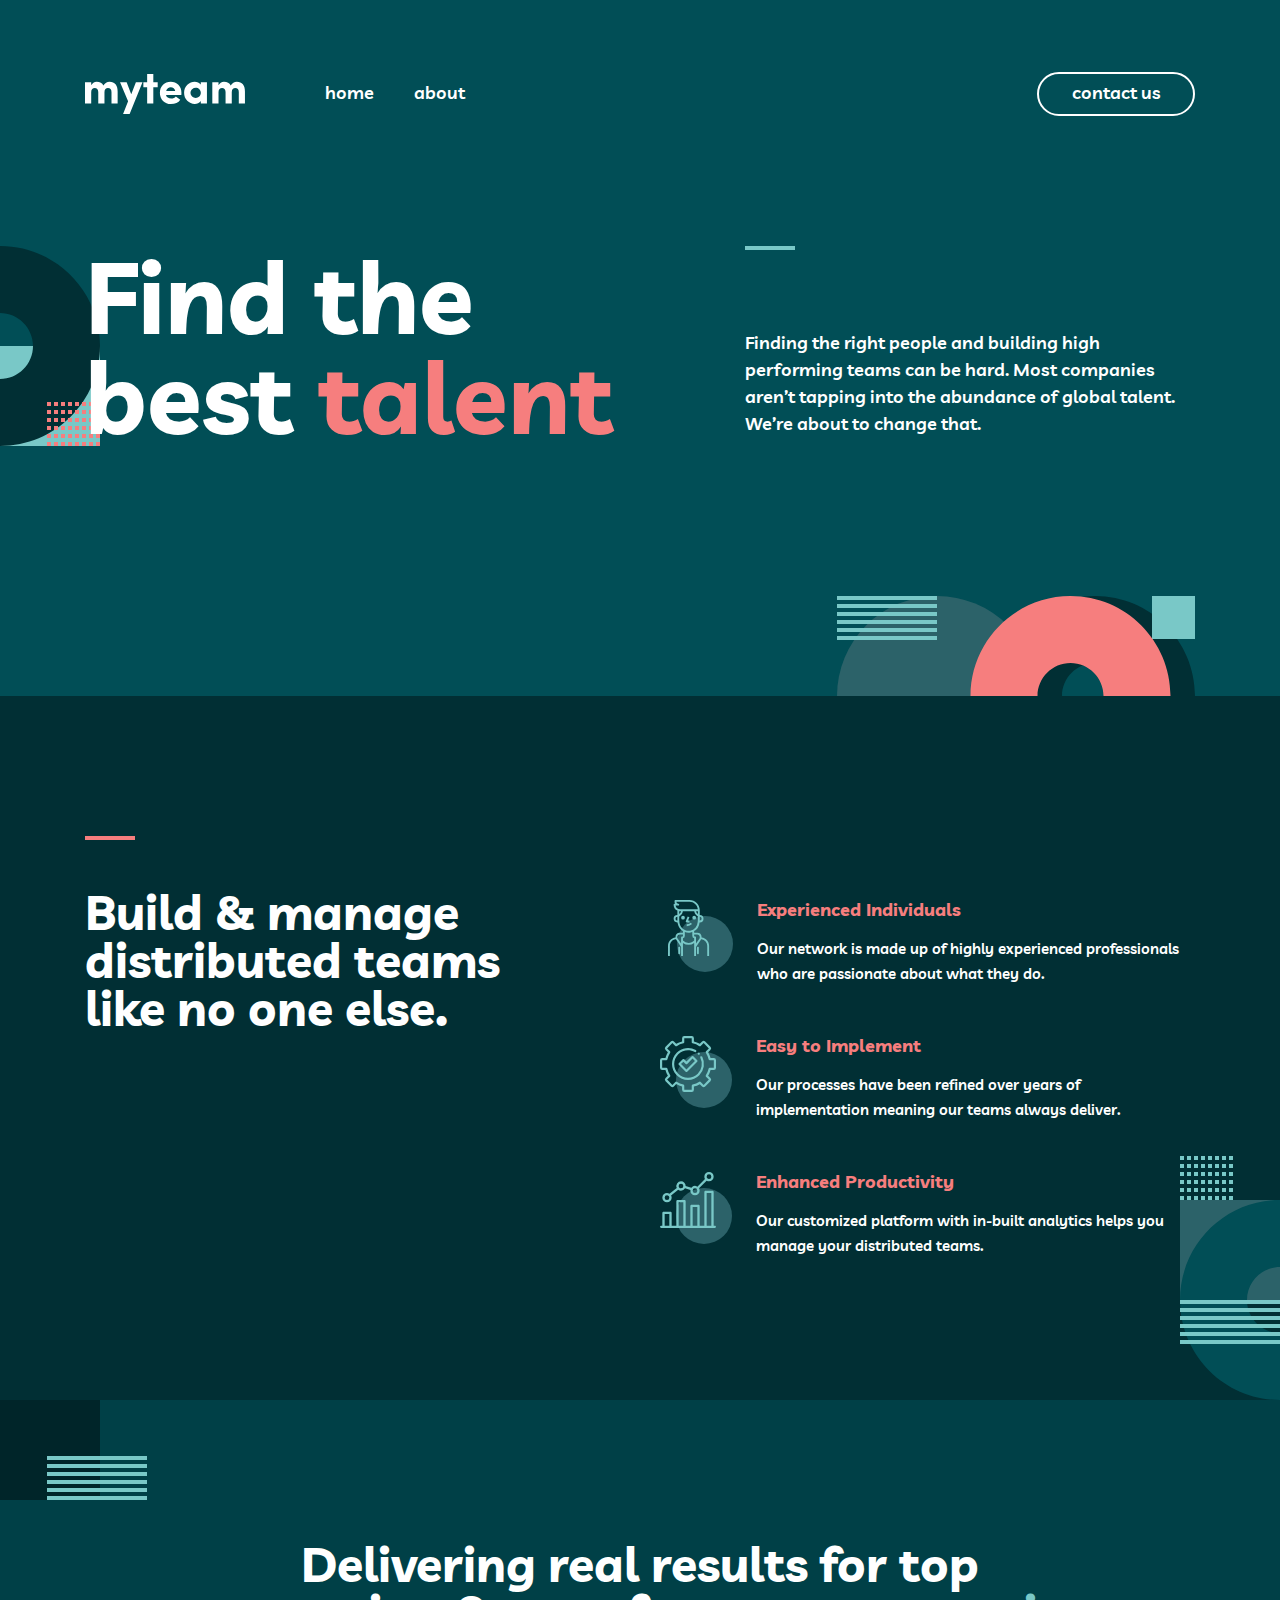
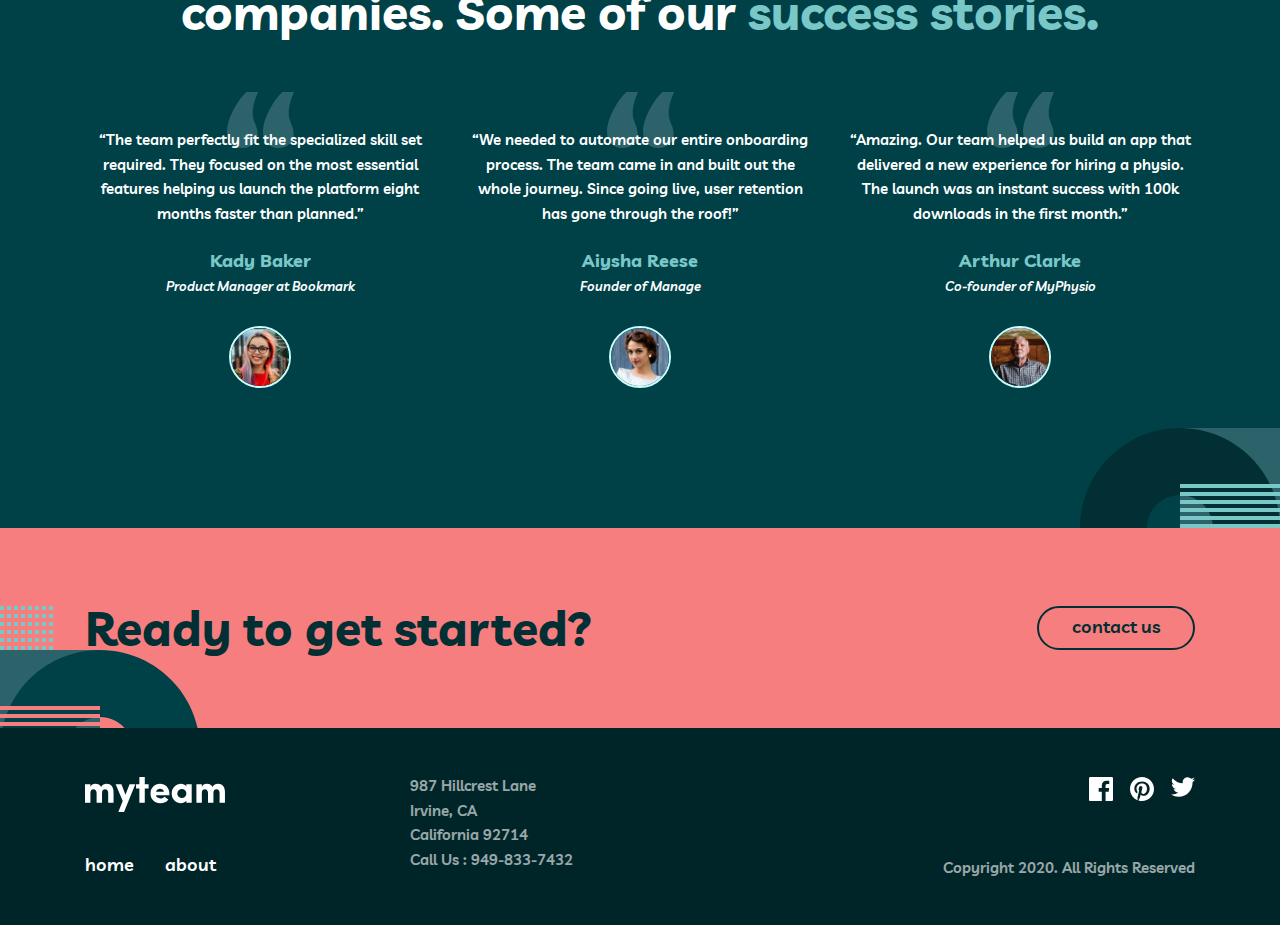
==== commit 17238e9a: "fixed contact link and templated contact page" ====
--- a/index.html
+++ b/index.html
@@ -60,11 +60,13 @@
                 <a href="./about.html" class="nav__link">about</a>
               </li>
             </ul>
-            <button
-              class="primary-btn primary-btn--light primary-btn--mobile-nav"
-            >
-              contact us
-            </button>
+            <a href="./contact.html">
+              <button
+                class="primary-btn primary-btn--light primary-btn--mobile-nav"
+              >
+                contact us
+              </button>
+            </a>
           </div>
         </nav>
       </div>
@@ -226,9 +228,11 @@
         <h2 class="section__title  section__title--CTA">
           Ready to get started?
         </h2>
-        <button class="primary-btn primary-btn--dark">
-          contact us
-        </button>
+        <a href="./contact.html">
+          <button class="primary-btn primary-btn--dark">
+            contact us
+          </button>
+        </a>
       </div>
     </section>
 
--- a/css/styles.css
+++ b/css/styles.css
@@ -216,8 +216,8 @@
   }
 
   .footer__container {
-    padding-top: 3.5em;
-    padding-bottom: 3.5em;
+    padding-top: 3.75em;
+    padding-bottom: 3.75em;
   }
 }
 
@@ -236,8 +236,8 @@
   }
 
   .footer__container {
-    padding-top: 3em;
-    padding-bottom: 3em;
+    padding-top: 3.25em;
+    padding-bottom: 3.25em;
   }
 }
 
@@ -772,3 +772,64 @@
   grid-area: footer__copyright;
   margin-top: 1em;
 }
+
+@media (min-width: 550px) {
+  .footer__container {
+    text-align: start;
+    grid-template-areas:
+      "footer__logo footer__address"
+      "footer__nav footer__address"
+      "footer__social-media footer__copyright";
+  }
+
+  .footer__logo {
+    margin: 0;
+  }
+
+  .footer__nav {
+    margin: 0;
+    align-self: end;
+  }
+
+  .footer__address {
+    text-align: end;
+  }
+
+  .footer__social-media {
+    margin: 2em 0 0 0;
+    justify-content: start;
+    align-self: end;
+  }
+
+  .footer__copyright {
+    text-align: end;
+    align-self: end;
+  }
+}
+
+@media (min-width: 1200px) {
+  .footer__container {
+    grid-template-areas:
+      "footer__logo footer__address footer__social-media"
+      "footer__logo footer__address footer__social-media"
+      "footer__nav footer__address footer__copyright";
+  }
+
+  .footer__logo {
+    max-width: 9.33em;
+  }
+
+  .nav__link--footer {
+    font-size: var(--fs-body1);
+  }
+
+  .footer__address {
+    text-align: start;
+  }
+
+  .footer__social-media {
+    margin: 0;
+    justify-content: end;
+    align-self: flex-start;
+  }
+}
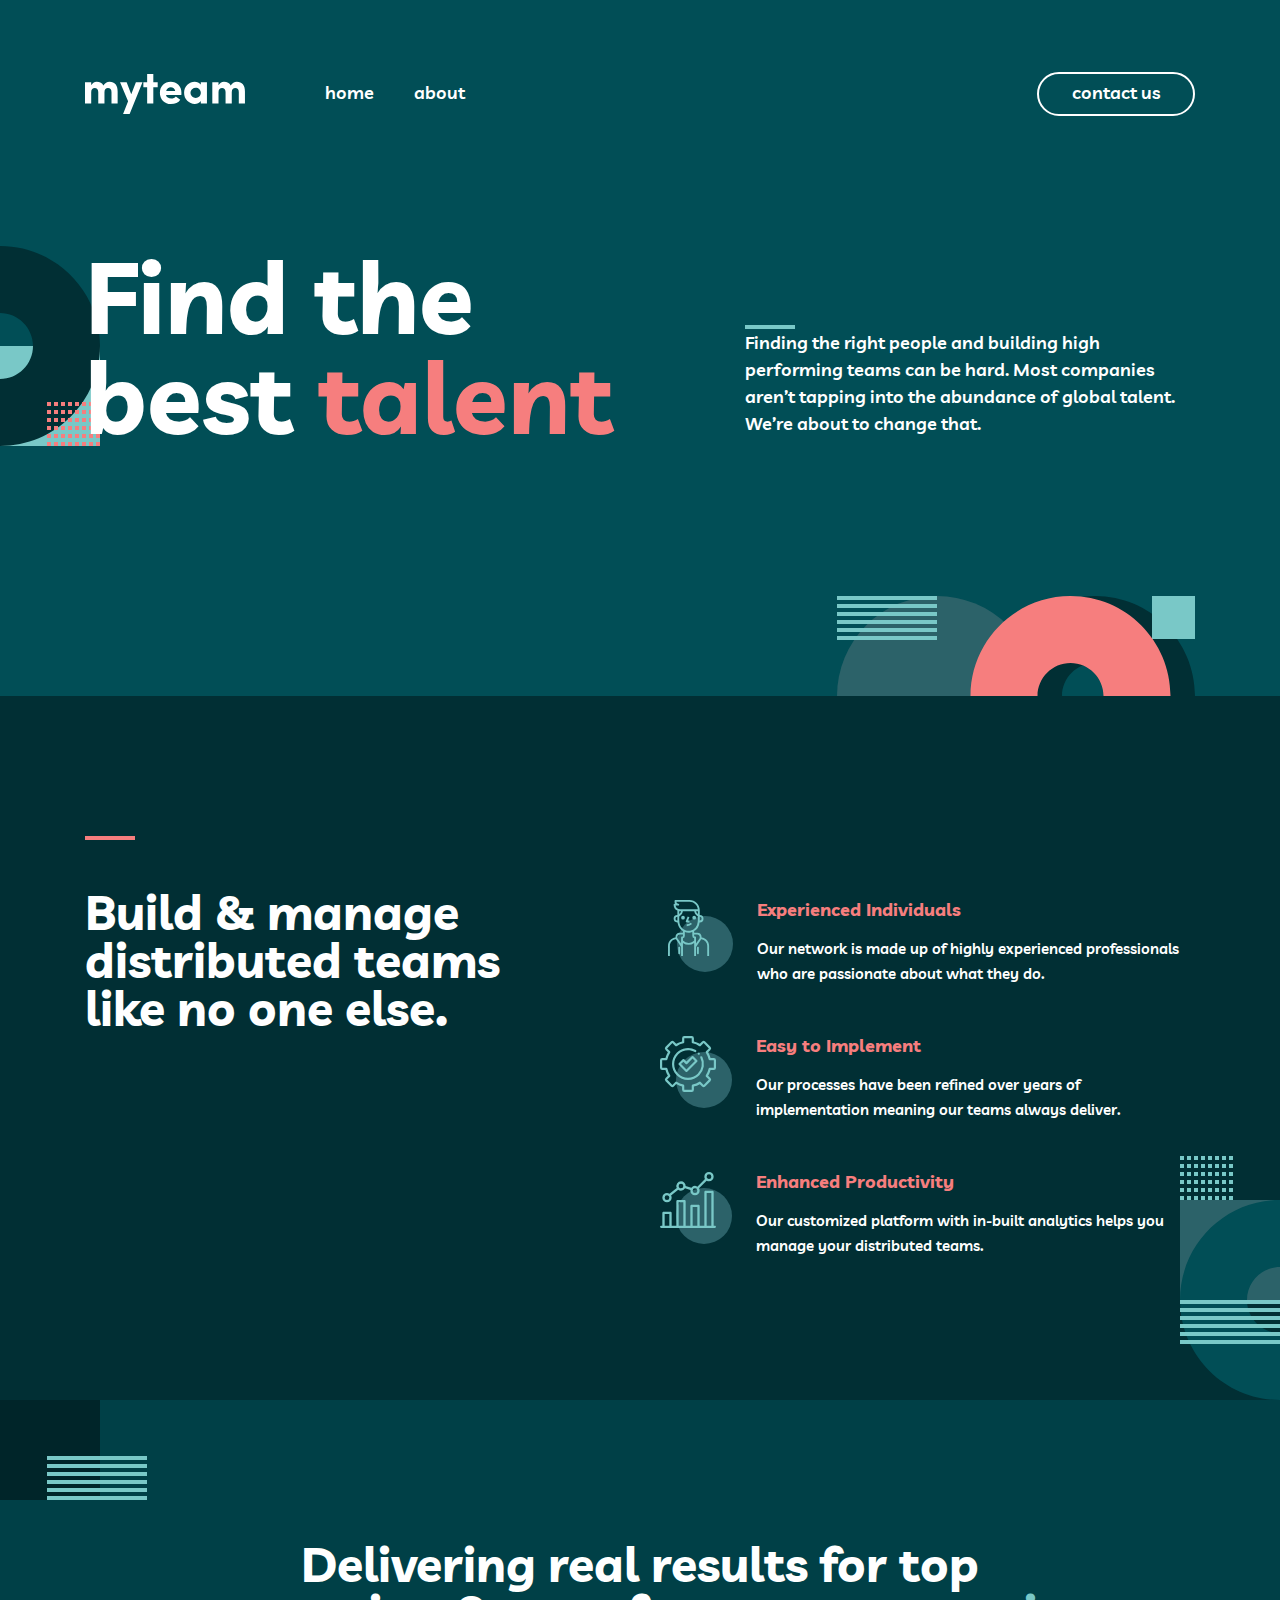
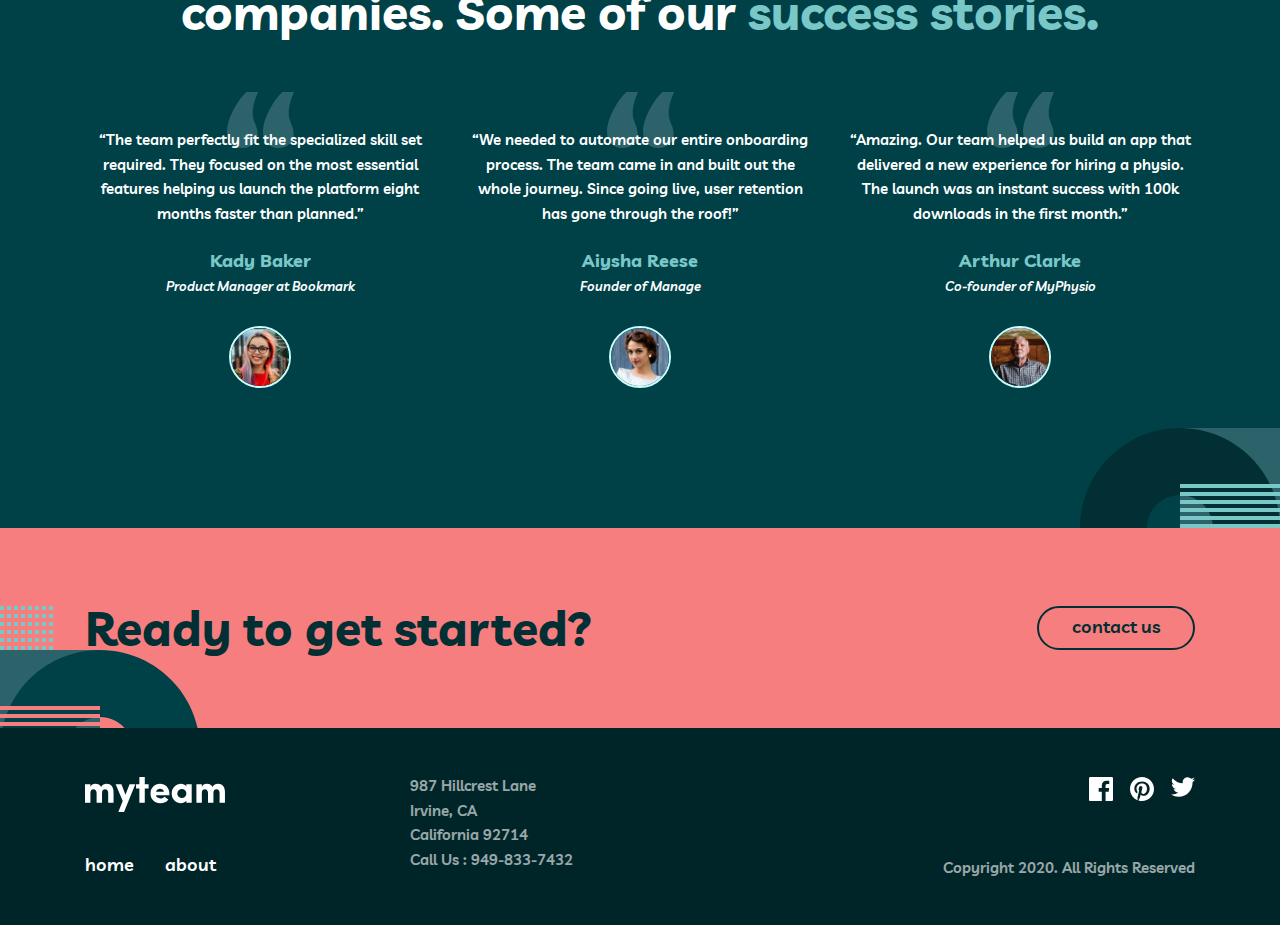
==== commit 527bbc1b: "added missing images to about page + intro style" ====
--- a/index.html
+++ b/index.html
@@ -81,7 +81,7 @@
           <span class="section__title--intro--highlight">talent</span>
         </h1>
 
-        <div class="intro__decoration">
+        <div class="intro__contnent">
           <hr class="section__decoration-hr section__decoration-hr--intro" />
           <p class="section__body-text section__body-text--intro">
             Finding the right people and building high performing teams can be
--- a/css/styles.css
+++ b/css/styles.css
@@ -139,6 +139,7 @@
 
 .header__container,
 .intro__container,
+.about__container,
 .features__container,
 .testimonials__container,
 .CTA__container,
@@ -155,6 +156,11 @@
 .intro__container {
   padding-top: 5em;
   padding-bottom: 11.25em;
+}
+
+.about__container {
+  padding-top: 5em;
+  padding-bottom: 6.75em;
 }
 
 .features__container {
@@ -422,7 +428,7 @@
   background-position: bottom;
 }
 
-.intro__decoration {
+.intro__content {
   display: flex;
   flex-direction: column;
   justify-content: space-between;
@@ -833,3 +839,31 @@
     align-self: flex-start;
   }
 }
+
+/* about */
+
+.about {
+  text-align: center;
+}
+
+.about__container {
+  background-image: url("../images/bg-pattern-about-1-mobile-nav-1.svg");
+  background-repeat: no-repeat;
+  background-position: bottom -100px right -100px;
+}
+
+.section__decoration-hr--about {
+  display: none;
+}
+
+.section__body-text--about {
+  line-height: 1.85;
+  margin-top: 1.125em;
+  margin-bottom: 1.125em;
+}
+
+/* directors */
+
+.directors {
+  background-color: var(--clr-dark-green);
+}
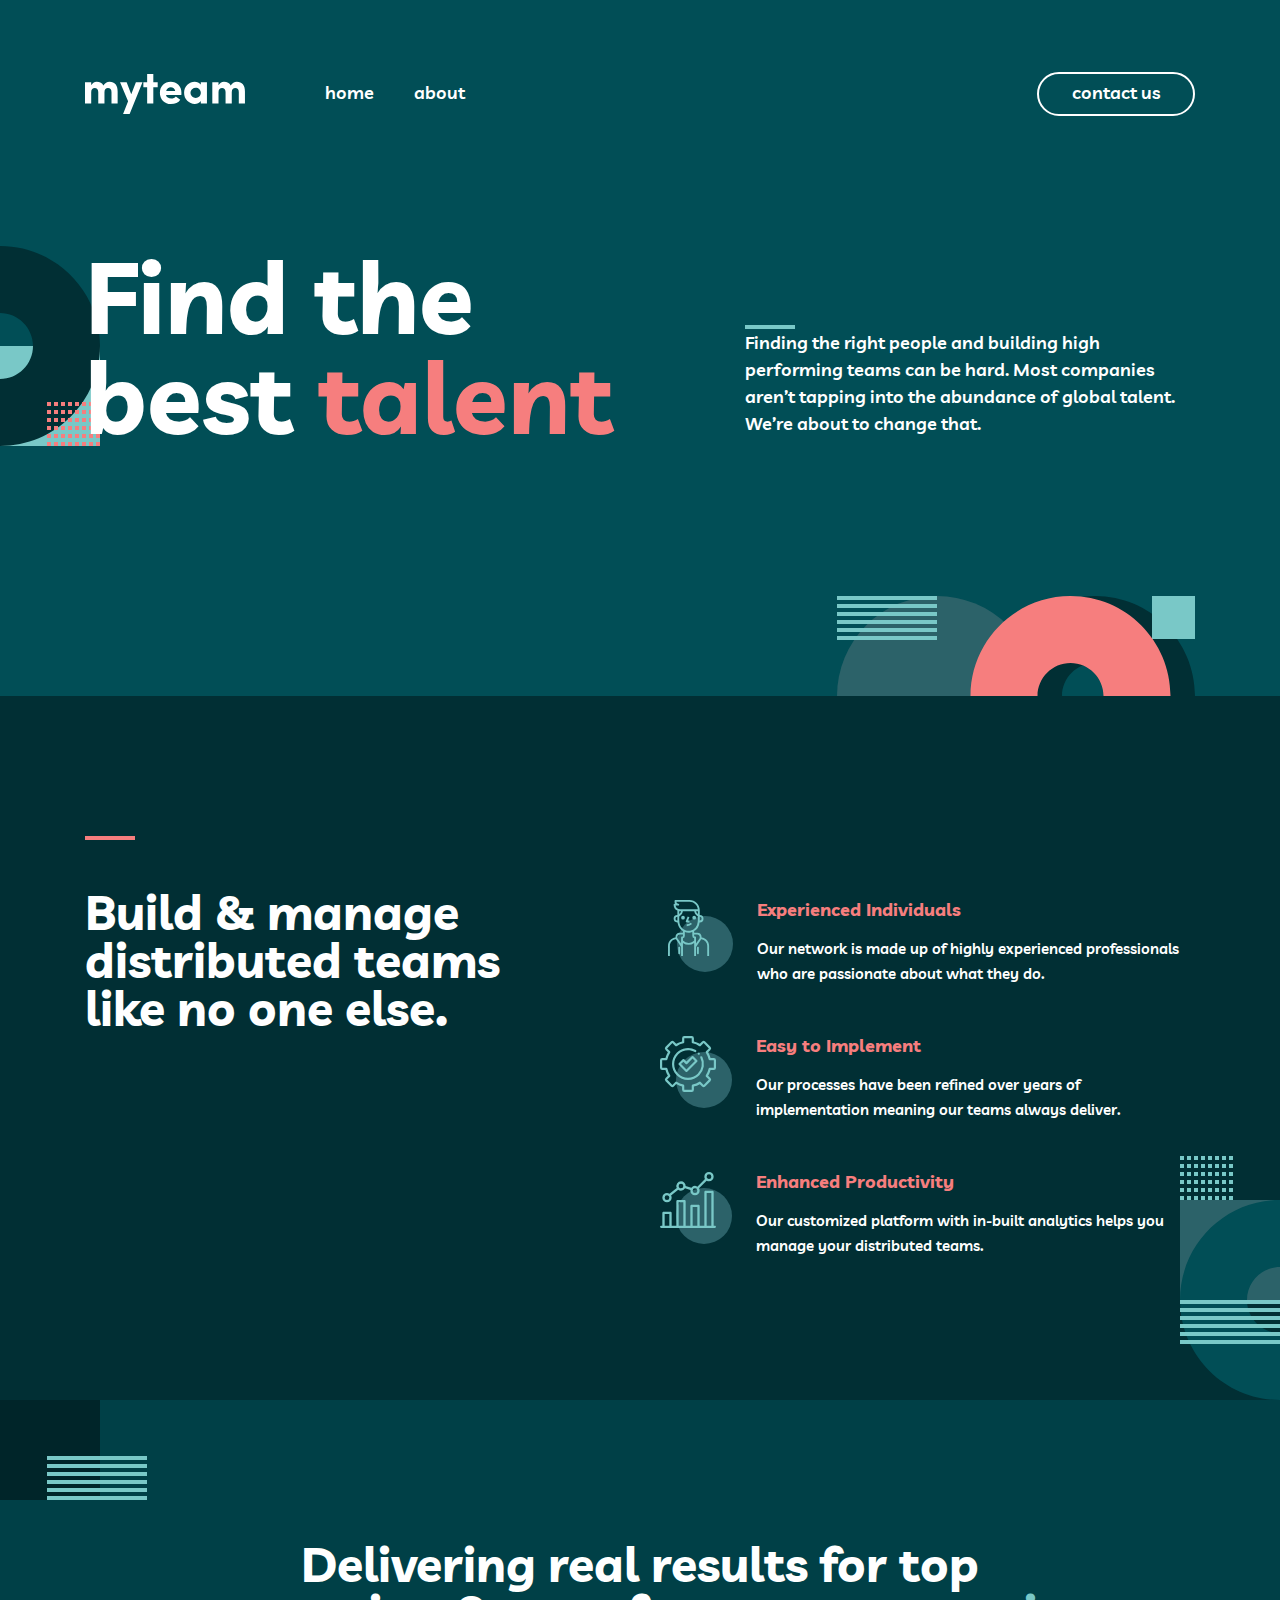
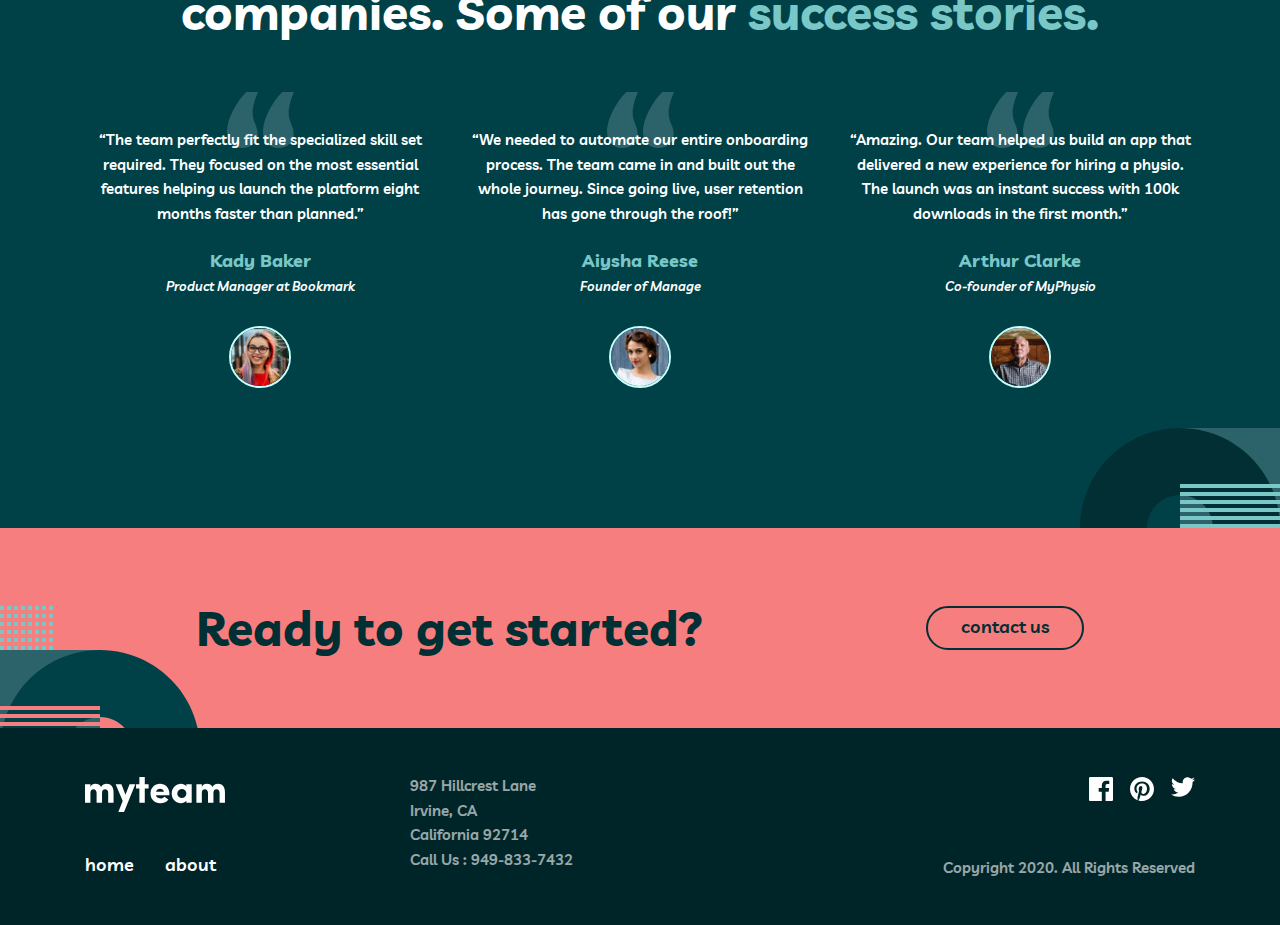
==== commit ad41946d: "refactored buttons to allow for secondary states" ====
--- a/index.html
+++ b/index.html
@@ -62,7 +62,7 @@
             </ul>
             <a href="./contact.html">
               <button
-                class="primary-btn primary-btn--light primary-btn--mobile-nav"
+                class="btn primary-btn primary-btn--light primary-btn--mobile-nav"
               >
                 contact us
               </button>
@@ -177,7 +177,7 @@
             <img
               src="./images/avatar-kady.jpg"
               alt="Picture of Kady Baker"
-              class="testimonials__content-avatar"
+              class="avatar testimonials__content-avatar"
             />
           </div>
 
@@ -196,7 +196,7 @@
             <img
               src="./images/avatar-aiysha.jpg"
               alt="Picture of Aiysha Reese"
-              class="testimonials__content-avatar"
+              class="avatar testimonials__content-avatar"
             />
           </div>
 
@@ -215,7 +215,7 @@
             <img
               src="./images/avatar-arthur.jpg"
               alt="Picture of Arthur Clarke"
-              class="testimonials__content-avatar"
+              class="avatar testimonials__content-avatar"
             />
           </div>
         </div>
@@ -225,11 +225,11 @@
     <!-------------------------------------------->
     <section class="CTA">
       <div class="CTA__container">
-        <h2 class="section__title  section__title--CTA">
+        <h2 class="section__title section__title--CTA">
           Ready to get started?
         </h2>
         <a href="./contact.html">
-          <button class="primary-btn primary-btn--dark">
+          <button class="btn primary-btn primary-btn--dark">
             contact us
           </button>
         </a>
--- a/css/styles.css
+++ b/css/styles.css
@@ -36,7 +36,7 @@
   }
 }
 
-@media (min-width: 1200px) {
+@media (min-width: 1150px) {
   :root {
     --fs-h1: 6.25rem;
     --fs-h2: 3rem;
@@ -55,6 +55,12 @@
 img {
   display: block;
   max-width: 100%;
+  height: auto;
+}
+
+.avatar {
+  border-radius: 50%;
+  border: 2px solid #c4fffe;
 }
 
 p {
@@ -67,13 +73,27 @@
 
 /* buttons */
 
-.primary-btn {
-  background-color: transparent;
+.btn {
   border-radius: 2em;
   padding: 0.5em 1.8em 0.55em;
   font-size: 1.125rem;
   font-weight: var(--fw-semi-bold);
   cursor: pointer;
+}
+
+.primary-btn {
+  background-color: transparent;
+}
+
+.secondary-btn {
+  background-color: var(--clr-white);
+  border: 2px solid var(--clr-white);
+}
+
+.secondary-btn:hover,
+.secondary-btn:focus {
+  background-color: var(--clr-rapture-blue);
+  border: 2px solid var(--clr-rapture-blue);
 }
 
 .primary-btn--light {
@@ -135,6 +155,10 @@
   border: 0;
 }
 
+.subsection__title {
+  color: var(--clr-rapture-blue);
+}
+
 /* containers */
 
 .header__container,
@@ -143,7 +167,10 @@
 .features__container,
 .testimonials__container,
 .CTA__container,
-.footer__container {
+.footer__container,
+.directors__container,
+.clients__container,
+.contact__container {
   max-width: 1110px;
   padding-left: 1.5em;
   padding-right: 1.5em;
@@ -153,14 +180,22 @@
   margin-top: 3em;
 }
 
+.intro__container,
+.about__container,
+.contact__container {
+  padding-top: 5em;
+}
+
 .intro__container {
-  padding-top: 5em;
   padding-bottom: 11.25em;
 }
 
 .about__container {
-  padding-top: 5em;
   padding-bottom: 6.75em;
+}
+
+.contact__container {
+  padding-bottom: 5.5em;
 }
 
 .features__container {
@@ -178,11 +213,20 @@
 .CTA__container {
   padding-top: 5.1875em;
   padding-bottom: 5.1875em;
+  display: flex;
+  flex-direction: column;
+  align-items: center;
 }
 
 .footer__container {
   padding-top: 4.4em;
   padding-bottom: 4.4em;
+}
+
+.directors__container,
+.clients__container {
+  padding-top: 5.5em;
+  padding-bottom: 5.5em;
 }
 
 @media (min-width: 550px) {
@@ -204,21 +248,18 @@
     padding-bottom: 16em;
   }
 
-  .features__container {
-    padding-top: 6.25em;
-    padding-bottom: 6.25em;
-  }
-
+  .features__container,
+  .directors__container,
+  .clients__container,
   .testimonials__container {
     padding-top: 6.25em;
     padding-bottom: 6.25em;
   }
 
   .CTA__container {
-    padding-top: 4.75em;
-    padding-bottom: 4.75em;
-    padding-left: 6em;
-    padding-right: 6em;
+    padding: 4.75em 0;
+    flex-direction: row;
+    justify-content: space-around;
   }
 
   .footer__container {
@@ -247,13 +288,16 @@
   }
 }
 
-@media (min-width: 1200px) {
+@media (min-width: 1150px) {
   .header__container,
   .intro__container,
   .features__container,
   .testimonials__container,
   .CTA__container,
-  .footer__container {
+  .footer__container,
+  .about__container,
+  .directors__container,
+  .clients__container {
     margin-left: auto;
     margin-right: auto;
     padding-left: 0;
@@ -265,10 +309,15 @@
     padding-bottom: 15.65em;
   }
 
+  .features__container,
+  .directors__container,
+  .clients__container {
+    padding-top: 8.75em;
+    padding-bottom: 8.75em;
+  }
+
   .features__container {
     flex-direction: row;
-    padding-top: 8.75em;
-    padding-bottom: 8.75em;
   }
 }
 
@@ -597,8 +646,7 @@
   text-align: center;
 }
 
-.section__title--testimonials--highlight,
-.subsection__title--testimonials {
+.section__title--testimonials--highlight {
   color: var(--clr-rapture-blue);
 }
 
@@ -631,8 +679,6 @@
 .testimonials__content-avatar {
   width: 3.875em;
   margin: 1em auto 0;
-  border-radius: 50%;
-  border: 2px solid #c4fffe;
 }
 
 @media (min-width: 550px) {
@@ -683,22 +729,11 @@
   text-align: center;
 }
 
-.CTA__container {
-  display: flex;
-  flex-direction: column;
-  align-items: center;
-}
-
 .section__title--CTA {
   margin-bottom: 0.75em;
 }
 
 @media (min-width: 550px) {
-  .CTA__container {
-    flex-direction: row;
-    justify-content: space-between;
-  }
-
   .section__title--CTA {
     margin: 0;
   }
@@ -865,5 +900,240 @@
 /* directors */
 
 .directors {
-  background-color: var(--clr-dark-green);
-}
+  background-color: var(--clr-deep-jungle-green);
+  background-image: url("../images/bg-pattern-about-2-contact-1.svg"),
+    url("../images/bg-pattern-home-4-about-3.svg");
+  background-repeat: no-repeat;
+  background-position: top -100px left -100px, bottom right;
+  text-align: center;
+}
+
+.section__title--directors {
+  margin-bottom: 1.5em;
+}
+
+.directors__content {
+  display: grid;
+  grid-template-columns: 1fr;
+  column-gap: 0.5em;
+  justify-items: center;
+  justify-content: center;
+}
+
+.directors__content-item {
+  background-color: var(--clr-sacremento-state-green);
+  margin-bottom: 3.25em;
+  width: 100%;
+  display: flex;
+  flex-direction: column;
+  justify-content: space-between;
+  min-height: 250px;
+}
+
+.directors__content-item-front {
+  display: flex;
+  flex-direction: column;
+}
+
+.directors__subtitle {
+  margin-top: 0.5em;
+  font-size: var(--fs-body2);
+  font-style: italic;
+  font-weight: 500;
+}
+
+.directors__content-avatar {
+  width: 6.25em;
+  margin: 2em auto 1em;
+  order: -1;
+}
+
+.directors__content-item-back {
+  display: none;
+  padding-top: 2.15em;
+}
+
+.directors__content-item-quote {
+  font-size: var(--fs-body2);
+  font-weight: 600;
+  margin: 1em 3em 0;
+  line-height: 1.67;
+}
+
+.directors__content-social-media {
+  margin-top: 1.5em;
+  display: flex;
+  justify-content: center;
+}
+
+.add-social-btn {
+  display: inline-block;
+  background-color: var(--clr-light-coral);
+  border-radius: 50%;
+  position: relative;
+  bottom: -1.5em;
+  align-self: center;
+}
+
+.add-social-btn:hover,
+.add-social-btn:focus {
+  background-color: var(--clr-rapture-blue);
+  cursor: pointer;
+}
+
+.social-btn-icon {
+  margin: 1.25em;
+}
+
+.director-flip .directors__content-item-front {
+  display: none;
+}
+
+.director-flip .directors__content-item-back {
+  display: block;
+}
+
+.director-flip .add-social-btn {
+  background-color: var(--clr-rapture-blue);
+}
+
+.director-flip .add-social-btn:hover {
+  background-color: var(--clr-light-coral);
+}
+
+.director-flip .social-btn-icon {
+  transform: rotate(45deg);
+}
+
+@media (min-width: 450px) {
+  .directors__content {
+    grid-template-columns: repeat(2, minmax(25%, 280px));
+  }
+}
+
+@media (min-width: 700px) {
+  .directors {
+    background-position: top left -100px, bottom right;
+  }
+}
+
+@media (min-width: 800px) {
+  .section__title--directors {
+    font-size: 3rem;
+  }
+
+  .directors__content {
+    grid-template-columns: repeat(3, minmax(25%, 350px));
+  }
+}
+
+@media (min-width: 1100px) {
+  .directors__content {
+    justify-content: space-between;
+  }
+}
+
+/* clients */
+
+.clients {
+  background-image: url("../images/bg-pattern-about-4.svg");
+  background-repeat: no-repeat;
+  background-position: top -100px left -100px;
+  background-color: var(--clr-sacremento-state-green);
+  text-align: center;
+}
+
+.clients__list {
+  display: flex;
+  flex-direction: column;
+  margin-top: 3em;
+}
+
+.clients__list-logo {
+  align-self: center;
+  margin-top: 1em;
+  scale: 0.45;
+}
+
+.clients__list-logo:first-child {
+  margin-top: 0;
+}
+
+@media (min-width: 550px) {
+  .clients {
+    background-position: top -100px left;
+  }
+
+  .clients__list {
+    flex-direction: row;
+    justify-content: space-between;
+  }
+
+  .clients__list-logo {
+    align-self: center;
+    margin: 0;
+    scale: 0.7;
+  }
+
+  .clients__list-logo:first-child {
+    margin-left: 0;
+  }
+}
+
+@media (min-width: 1150px) {
+  .clients {
+    background-position: top left;
+  }
+
+  .clients__list-logo {
+    scale: 0.72;
+  }
+}
+
+/* contact */
+
+.contact {
+  background-image: url("../images/bg-pattern-contact-2.svg");
+  background-repeat: no-repeat;
+  background-position: bottom -100px right -100px;
+  text-align: center;
+}
+
+.section__subtitle--contact {
+  color: var(--clr-light-coral);
+  margin-top: 0.5em;
+}
+
+.contact__content {
+  margin: 2.5em auto 0;
+  max-width: 500px;
+}
+
+.contact__form {
+  margin-top: 3.5em;
+}
+
+.contact__content-item {
+  display: grid;
+  column-gap: 1.5em;
+  grid-template-areas: "contact-img contact-text";
+  justify-content: start;
+  margin-bottom: 1em;
+}
+
+.contact__content-img {
+  grid-area: contact-img;
+  min-width: 4.5em;
+}
+
+.section__body-text--contact {
+  grid-area: contact-text;
+  font-size: 1.125rem;
+  font-weight: var(--fw-bold);
+  text-align: left;
+  align-self: center;
+}
+
+.contact__content-item:first-child .contact__content-img {
+  padding-left: 0.5em;
+}
